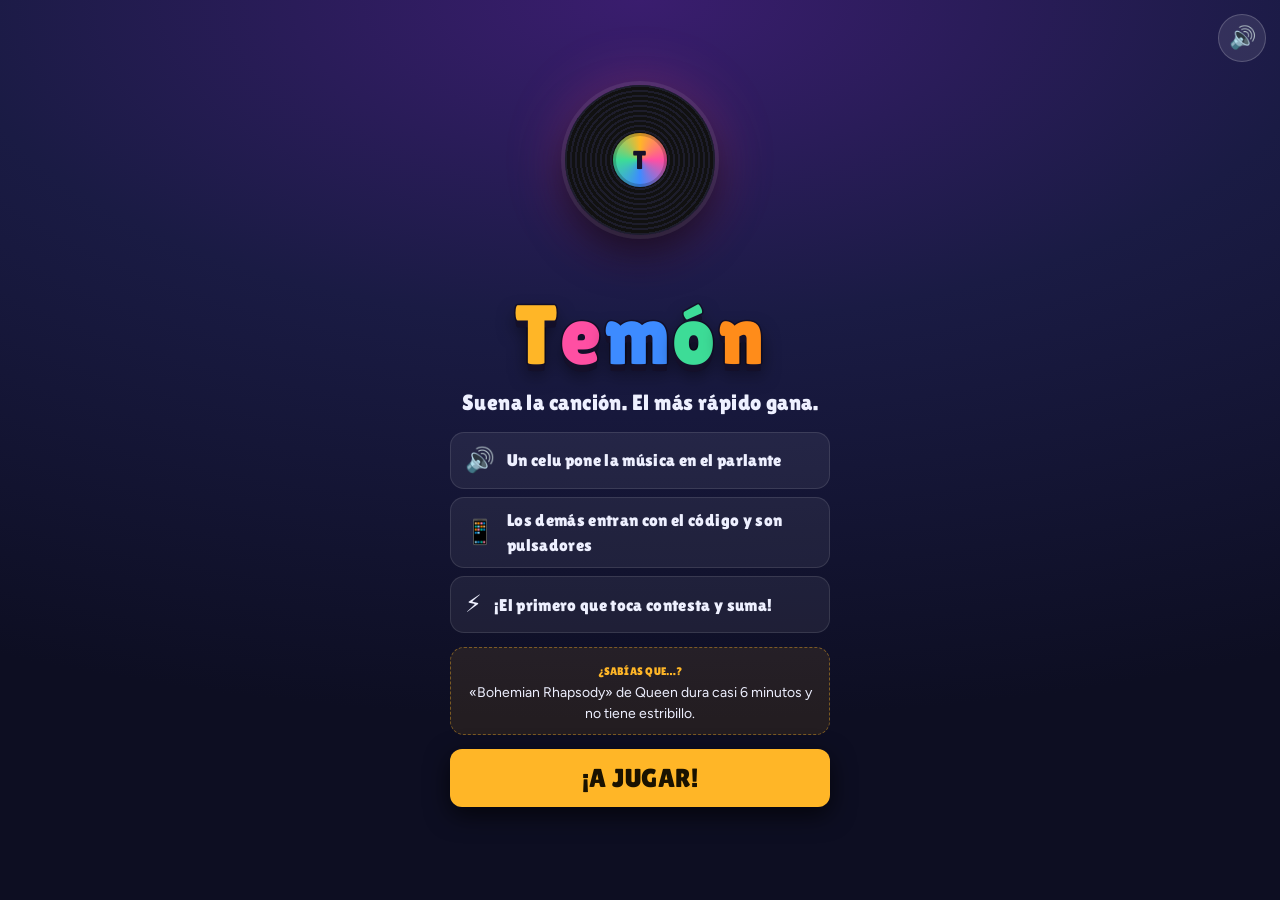
==== index.html @ dd2fc2da "Cartel para elegir parlante Bluetooth o el celular al crear la sala; 88 videos más (173) Co-Authored" ====
<!doctype html>
<html lang="es">
<head>
<meta charset="utf-8">
<meta name="viewport" content="width=device-width,initial-scale=1,viewport-fit=cover">
<meta name="theme-color" content="#12142b">
<meta name="description" content="Concurso de adivinar música: un móvil pone la música y los demás son pulsadores.">
<title>Temón</title>
<link rel="manifest" href="manifest.webmanifest">
<link rel="icon" href="icon.svg" type="image/svg+xml">
<link rel="apple-touch-icon" href="icon-192.png">
<link rel="preconnect" href="https://fonts.googleapis.com">
<link rel="stylesheet" href="https://fonts.googleapis.com/css2?family=Bricolage+Grotesque:opsz,wght@12..96,500;12..96,800&family=Lilita+One&family=Figtree:wght@400;600;700&display=swap">
<link rel="stylesheet" href="style.css">
<style>
  body { margin: 0; padding-top: env(safe-area-inset-top, 0px); padding-bottom: env(safe-area-inset-bottom, 0px); }
</style>
</head>
<body>
<!-- Presentación al abrir la app -->
<div id="intro" class="intro" role="dialog" aria-label="Bienvenida a Temón">
  <div class="inotes" aria-hidden="true"></div>
  <button id="introSnd" class="isnd" type="button">🔊</button>
  <div class="icenter">
    <div class="ivinyl" aria-hidden="true"><div class="ilabel">T</div></div>
    <div class="ieq" aria-hidden="true"><i></i><i></i><i></i><i></i><i></i><i></i><i></i></div>
    <h1 class="ititle" aria-label="Temón"><span>T</span><span>e</span><span>m</span><span>ó</span><span>n</span></h1>
    <p class="itag">Suena la canción. El más rápido gana.</p>
    <ol class="isteps">
      <li><b>🔊</b><span>Un celu pone la música en el parlante</span></li>
      <li><b>📱</b><span>Los demás entran con el código y son pulsadores</span></li>
      <li><b>⚡</b><span>¡El primero que toca contesta y suma!</span></li>
    </ol>
    <div class="ifact"><small>¿Sabías que…?</small><p id="introFact"></p></div>
    <button id="introGo" class="primary igo">¡A jugar!</button>
    <p id="introSkip" class="iskip" hidden>Tocá para saltar</p>
  </div>
</div>
<script>
  // Si entrás por el QR de una sala (o en pruebas) no se muestra.
  (function () { var q = new URLSearchParams(location.search); if (q.get("sala") || q.has("broker")) document.getElementById("intro").remove(); })();
</script>
<div class="wrap">
  <header class="brand">
    <div class="disc" aria-hidden="true"></div>
    <div>
      <h1>Temón</h1>
      <p class="muted">Suena la canción, el primero que pulsa contesta.</p>
    </div>
  </header>

  <!-- Inicio -->
  <section id="start" class="panel">
    <label for="name">Tu nombre
      <input id="name" type="text" maxlength="16" autocomplete="nickname" placeholder="Ej. Lucía">
    </label>
    <label for="code">Código de la sala
      <input id="code" class="codein" type="text" maxlength="4" autocomplete="off" autocapitalize="characters" placeholder="ABCD">
    </label>
    <button id="joinPlayer" class="primary">Entrar a jugar</button>
    <p id="startErr" class="err" hidden></p>
    <hr style="border:0;border-top:1px solid var(--line);width:100%;margin:4px 0">
    <p id="shareNote" class="okmsg" hidden>🎶 Recibí una playlist de Spotify. Crea la sala y se usa sola.</p>
    <button id="joinHost">Crear sala (soy el anfitrión)</button>
    <p class="tip">El anfitrión es el móvil conectado al parlante. Crea la sala y los demás entran con el código o escaneando el QR.</p>
  </section>

  <!-- Jugador -->
  <section id="player" hidden>
    <div class="wrap" style="padding:0">
      <div id="pDeck" class="small"></div>
      <div class="stage">
        <div id="pMascot" class="mascot" aria-hidden="true"></div>
        <span id="pPill" class="pill">Conectando</span>
        <p id="pBig" class="big">Conectando a la sala…</p>
        <p id="pSmall" class="muted"></p>
        <p id="pTimer" class="timer" hidden></p>
        <p id="pRule" class="rule"></p>
      </div>
      <div id="pReveal" class="reveal" hidden></div>
      <div id="pOpts" class="opts" hidden></div>
      <button id="buzz" class="buzzer" disabled>¡YA!</button>
      <div class="panel yearpick" id="pYear" hidden>
        <p class="eyebrow">¿De qué año es la canción?</p>
        <div class="counter" id="yCounter" aria-live="polite"></div>
        <input id="yRange" type="range" min="1950" max="2026" value="1990" aria-label="Año">
        <div class="row">
          <button id="yMinus10" class="ghost">−10</button><button id="yMinus" class="ghost">−1</button>
          <button id="yPlus" class="ghost">+1</button><button id="yPlus10" class="ghost">+10</button>
        </div>
        <button id="ySend" class="primary">Fijar este año</button>
        <p id="yMsg" class="tip"></p>
      </div>
      <div class="panel final" id="pFinal" hidden><h2>🏆 Podio</h2><div class="podium"></div><ul class="rest"></ul></div>
      <div class="panel" id="pResults" hidden><h2 id="pResTitle">Resultados</h2><ul class="scores" id="pResList"></ul></div>
      <button id="retry" class="ghost" hidden>Volver a conectar</button>
      <button id="leavePlayer" class="ghost">Cambiar de sala o de nombre</button>
      <div class="panel">
        <h2>Marcador</h2>
        <ul id="pScores" class="scores"></ul>
      </div>
    </div>
  </section>

  <!-- Anfitrión -->
  <section id="host" hidden>
    <div class="wrap" style="padding:0">
      <div class="panel">
        <p class="eyebrow">Código de la sala</p>
        <div class="share">
          <div id="qr" class="qr" aria-label="Código QR para entrar a la sala"></div>
          <div class="info">
            <p id="roomCode" class="code">····</p>
            <p id="joinLink" class="link"></p>
            <button id="copyLink" class="ghost">Copiar enlace</button>
            <button id="speakerBtn" class="ghost">🔊 Conectar parlante</button>
          </div>
        </div>
        <p id="hostErr" class="err" hidden></p>
      </div>

      <div id="hDeck"></div>
      <div id="ytBox" class="ytbox" hidden></div>
      <div class="stage">
        <div id="hMascot" class="mascot" aria-hidden="true"></div>
        <span id="hPill" class="pill">Sala abierta</span>
        <p id="hBig" class="big">Esperando jugadores</p>
        <p id="hSmall" class="muted"></p>
        <p id="hTimer" class="timer" hidden></p>
        <p id="hRule" class="rule"></p>
      </div>
      <p id="hCut" class="cut" hidden></p>
      <p id="hNext" class="cut next" hidden></p>
      <div class="panel cuecard" id="hCue" hidden>
        <p class="eyebrow">🤫 Solo para tus ojos</p>
        <p class="cueT" id="cueTitle"></p>
        <p class="cueA" id="cueArtist"></p>
        <div class="row" id="cueLinks">
          <a id="cueSp" class="btn ytm" target="_blank" rel="noopener">Abrir en YouTube Music</a>
          <a id="cueYt" class="btn yt" target="_blank" rel="noopener">Abrir en YouTube</a>
        </div>
        <p class="tip" id="cueBack"><strong>Dale play y vuelve a Temón: la ronda arranca sola.</strong></p>
        <p id="cueTip" class="tip"></p>
        <button id="cueGo" class="primary go">▶ Ya suena</button>
        <button id="cueSwap" class="ghost">No la encuentro: otra canción</button>
      </div>
      <div id="hReveal" class="reveal" hidden></div>
      <div id="hOpts" class="opts host" hidden></div>
      <div class="transport" id="transport" hidden>
        <button id="tPlay" type="button" aria-label="Reproducir o pausar"><span class="ic">▶</span><span>Play</span></button>
        <button id="tStop" type="button" aria-label="Parar"><span class="ic">■</span><span>Stop</span></button>
        <button id="tReplay" type="button" aria-label="Repetir"><span class="ic">↺</span><span>Repetir</span></button>
        <button id="tNext" type="button" aria-label="Siguiente canción"><span class="ic">⏭</span><span>Siguiente</span></button>
      </div>
      <button id="revealBtn" class="ghost" hidden>Nadie acierta: mostrar la respuesta</button>

      <div class="panel" id="hRoundPanel">
        <h3 class="step"><span>1</span>¿De dónde sale la música?</h3>
        <div class="sources" id="sources"></div>
        <p id="srcTip" class="tip"></p>
        <div id="ytRow" hidden>
          <label class="check" for="ytOn"><input id="ytOn" type="checkbox" checked> ▶️ Que suene dentro de Temón (YouTube)</label>
          <p id="ytNote" class="tip"></p>
        </div>
        <h3 class="step"><span>2</span>Modo de juego</h3>
        <div class="modes" id="modes"></div>
        <p id="modeTip" class="tip" hidden></p>
        <h3 class="step"><span>3</span>Elige el desafío</h3>
        <div class="chcards" id="chCards"></div>
        <div class="chdetail" id="chDetail"><span class="ic" id="chDetailIc"></span><div><p class="n" id="chDetailN"></p><p class="d" id="chDetailD"></p></div></div>
        <h3 class="step"><span>4</span>¿Qué hay que adivinar?</h3>
        <div class="kinds" id="kinds"></div>
        <button id="openRound" class="primary go">Abrir ronda</button>
        <p id="manualTip" class="tip">Pon la canción en YouTube Music (o donde quieras) y pulsa “Abrir ronda”. Cuando alguien pulse sonará una bocina: pausa la música y que conteste en voz alta. En modo manual los cortes los haces tú: un pitido doble te avisa cuándo parar.</p>
        <p id="deckTip" class="tip" hidden>Al abrir la ronda te muestro qué canción poner. La buscas, le das play y vuelves a Temón: la ronda arranca sola. Cuando alguien pulse, pausa la música.</p>
        <p id="spTip" class="tip" hidden>Al abrir la ronda suena una canción al azar de tu playlist. Se pausa sola cuando alguien pulsa.</p>
        <p id="roundErr" class="err" hidden></p>
      </div>

      <div class="panel" id="hJudge" hidden>
        <p class="eyebrow">Turno de respuesta</p>
        <ul id="hQueue" class="queue"></ul>
        <div class="row">
          <button id="right" class="ok">Correcto</button>
          <button id="wrong" class="bad">Incorrecto</button>
        </div>
        <button id="skip" class="ghost">Nadie acierta, siguiente canción</button>
      </div>

      <div class="panel" id="hYear" hidden>
        <p class="eyebrow">Año exacto</p>
        <p id="hYearInfo" class="tip"></p>
        <div id="hYearJudge" hidden>
          <label for="yearIn">¿De qué año es la canción?
            <input id="yearIn" type="number" inputmode="numeric" min="1900" max="2030" placeholder="Ej. 1987">
          </label>
          <button id="scoreYear" class="primary" style="margin-top:10px">Puntuar</button>
        </div>
        <button id="closeGuess" class="ghost">Cerrar y ver resultados</button>
      </div>
      <div class="panel final" id="hFinal" hidden><h2>🏆 Podio</h2><div class="podium"></div><ul class="rest"></ul>
        <button id="rematch" class="primary go">🔁 Revancha (nuevo juego)</button></div>
      <div class="panel" id="hResults" hidden><h2 id="hResTitle">Resultados</h2><ul class="scores" id="hResList"></ul></div>

      <div class="panel">
        <h2>Marcador</h2>
        <ul id="hScores" class="scores"></ul>
        <p class="eyebrow">Fin de la partida</p>
        <div class="chips" id="goals"></div>
        <label class="check" for="penalty"><input id="penalty" type="checkbox"> Restar 1 punto por fallo</label>
        <label class="check" for="autoNext"><input id="autoNext" type="checkbox" checked> Pasar sola a la siguiente (30 s por canción)</label>
        <button id="resetScores" class="newgame">🆕 Nuevo juego</button>
        <div id="resetConfirm" class="row" hidden>
          <p class="tip" style="flex-basis:100%">Se borran los puntos, las rondas y las canciones ya jugadas. Los jugadores siguen en la sala.</p>
          <button id="resetYes" class="bad">Sí, empezar de cero</button>
          <button id="resetNo" class="ghost">Cancelar</button>
        </div>
        <button id="closeRoom" class="ghost">Cerrar sala y volver al inicio</button>
        <div id="closeConfirm" class="row" hidden>
          <button id="closeYes" class="bad">Sí, cerrar la sala</button>
          <button id="closeNo" class="ghost">Cancelar</button>
        </div>
      </div>

      <details class="panel" id="spPanel" hidden>
        <summary>Música automática con Spotify (opcional)</summary>
        <div id="spOff">
          <p id="spEasy" class="tip" hidden>Inicia sesión con tu cuenta de Spotify Premium y elige una playlist tuya. La música sonará en la app de Spotify de este móvil.</p>
          <div id="spSetup">
          <ol class="steps">
            <li>Necesitas <strong>Spotify Premium</strong>.</li>
            <li>Entra en <a href="https://developer.spotify.com/dashboard" target="_blank" rel="noopener">developer.spotify.com/dashboard</a> y crea una app (“Create app”).</li>
            <li>En <strong>Redirect URI</strong> pega exactamente: <code id="redirectUri"></code></li>
            <li>Marca <strong>Web API</strong>, guarda y copia el <strong>Client ID</strong> aquí abajo.</li>
          </ol>
          <label for="spClient" style="margin-top:12px">Client ID
            <input id="spClient" type="text" autocomplete="off" spellcheck="false" placeholder="32 letras y números">
          </label>
          </div>
          <button id="spConnect" class="primary" style="margin-top:10px">Conectar Spotify</button>
        </div>
        <div id="spOn" hidden>
          <p class="okmsg" id="spWho">Spotify conectado</p>
          <label for="spPlaylist" style="margin-top:10px">Playlist para el juego
            <select id="spPlaylist"><option value="">Cargando playlists…</option></select>
          </label>
          <p id="spCount" class="tip" style="margin-top:6px"></p>
          <p class="tip" style="margin-top:6px">Ten la app de Spotify abierta en este móvil (con el parlante). Solo salen las playlists que son tuyas o colaborativas.</p>
          <div class="row" style="margin-top:10px">
            <button id="spUse" class="primary">Usar esta playlist</button>
            <button id="spManual" class="ghost">Volver a los mazos de Temón</button>
          </div>
          <div class="linkbox">
            <label for="spLink">¿La playlist no es tuya? Pega su link
              <input id="spLink" type="text" autocomplete="off" spellcheck="false" placeholder="https://open.spotify.com/playlist/…">
            </label>
            <p class="tip">En Spotify: ⋯ → Compartir → Copiar enlace. Funciona con cualquier playlist; Temón la pone en aleatorio y ve qué canción suena.</p>
            <p class="tip">Más fácil en Android: instala Temón (menú ⋮ de Chrome → “Instalar app”) y en Spotify elige Compartir → Temón.</p>
            <button id="spLinkUse" class="primary">Usar este link</button>
          </div>
          <button id="spLogout" class="ghost" style="margin-top:10px">Desconectar Spotify</button>
        </div>
        <p id="spErr" class="err" hidden></p>
      </details>
    </div>
  </section>
</div>

<script src="vendor/paho-mqtt-min.js"></script>
<script src="net.js"></script>
<script src="vendor/qrcode.js"></script>
<script src="spotify.js"></script>
<script src="cassette.js"></script>
<script src="decks.js"></script>
<script src="videos.js"></script>
<script src="yt.js"></script>
<script src="fx.js"></script>
<script src="app.js"></script>
<script src="intro.js"></script>
<script>
  if ("serviceWorker" in navigator && location.protocol === "https:") navigator.serviceWorker.register("sw.js").catch(() => {});
</script>
</body>
</html>
---- style.css ----
/* Layout: one-column "plató de concurso" — the stage (status) above, the big buzzer or host desk below. Single dark stage look, chosen on purpose. */
:root {
  --bg: #12142b;          /* telón azul noche */
  --panel: #1c1f3d;
  --line: #2f3360;
  --fg: #eef0ff;
  --muted: #9ea3cf;
  --amber: #ffb627;       /* luz del pulsador */
  --amber-deep: #c77d00;
  --red: #ff5a4e;
  --green: #3ddc97;
  --display: "Bricolage Grotesque", "Arial Black", system-ui, sans-serif;
  --body: "Figtree", system-ui, -apple-system, "Segoe UI", sans-serif;
  color-scheme: dark;
}
[hidden] { display: none !important; }
html, body { height: 100%; }
body {
  background: radial-gradient(120% 70% at 50% 0%, #23275a 0%, var(--bg) 60%) fixed, var(--bg);
  color: var(--fg);
  font: 16px/1.45 var(--body);
  padding-inline: 16px;
}
.wrap { max-width: 520px; margin: 0 auto; padding-block: 20px 40px; display: flex; flex-direction: column; gap: 18px; min-height: 100%; box-sizing: border-box; }
h1, h2, .display { font-family: var(--display); letter-spacing: -0.01em; text-wrap: balance; margin: 0; }
h1 { font-size: clamp(30px, 8vw, 42px); font-weight: 800; line-height: 1; }
h2 { font-size: 20px; font-weight: 800; }
p { margin: 0; }
.eyebrow { font-size: 12px; text-transform: uppercase; letter-spacing: .12em; color: var(--muted); font-weight: 700; }
.muted { color: var(--muted); }
.brand { display: flex; align-items: center; gap: 12px; }
.disc { width: 44px; height: 44px; border-radius: 50%; flex: none;
  background: radial-gradient(circle, var(--amber) 0 18%, #0b0c1a 19% 22%, #22243f 23% 30%, #0b0c1a 31% 36%, #22243f 37% 46%, #0b0c1a 47% 100%);
  box-shadow: 0 0 0 2px var(--line); animation: spin 6s linear infinite; }
@keyframes spin { to { transform: rotate(360deg); } }
@media (prefers-reduced-motion: reduce) { .disc, .buzzer.live { animation: none !important; } }

.panel { background: var(--panel); border: 1px solid var(--line); border-radius: 16px; padding: 16px; display: flex; flex-direction: column; gap: 12px; }
.row { display: flex; gap: 10px; flex-wrap: wrap; }
.row > * { flex: 1 1 140px; }

button { font: 700 16px/1 var(--body); color: var(--fg); background: var(--line); border: 0; border-radius: 12px; padding: 14px 16px; cursor: pointer; min-height: 48px; }
button:hover:not(:disabled) { filter: brightness(1.15); }
button:focus-visible, input:focus-visible { outline: 3px solid var(--amber); outline-offset: 2px; }
button:disabled { opacity: .45; cursor: not-allowed; }
.primary { background: var(--amber); color: #1a1200; }
.ok { background: var(--green); color: #032015; }
.bad { background: var(--red); color: #2a0300; }
.ghost { background: transparent; border: 1px solid var(--line); color: var(--muted); }
input[type=text] { font: 600 18px var(--body); color: var(--fg); background: #0e1024; border: 1px solid var(--line); border-radius: 12px; padding: 14px; width: 100%; box-sizing: border-box; }
label { display: flex; flex-direction: column; gap: 6px; font-weight: 600; }

.chips { display: flex; gap: 8px; flex-wrap: wrap; }
.chip { flex: 0 0 auto; padding: 10px 14px; min-height: 0; border-radius: 999px; background: transparent; border: 1px solid var(--line); color: var(--muted); font-size: 15px; }
.chip[aria-pressed="true"] { background: var(--fg); color: var(--bg); border-color: var(--fg); }

.stage { text-align: center; display: flex; flex-direction: column; gap: 6px; align-items: center; padding-block: 8px; }
.stage .big { font-family: var(--display); font-weight: 800; font-size: clamp(26px, 7vw, 36px); line-height: 1.05; text-wrap: balance; }
.pill { display: inline-block; padding: 6px 12px; border-radius: 999px; font-weight: 700; font-size: 13px; letter-spacing: .06em; text-transform: uppercase; background: var(--line); color: var(--fg); }
.pill.open { background: var(--amber); color: #1a1200; }
.pill.ans { background: var(--red); color: #2a0300; }
.pill.rev { background: var(--green); color: #032015; }

.buzzer { align-self: center; width: min(72vw, 300px); aspect-ratio: 1; max-width: 100%; border-radius: 50%;
  font: 800 clamp(26px, 8vw, 40px)/1 var(--display); color: #2a1a00;
  background: radial-gradient(circle at 35% 30%, #ffe08a, var(--amber) 45%, var(--amber-deep) 100%);
  box-shadow: 0 14px 0 #7a4c00, 0 20px 40px rgba(0,0,0,.5), inset 0 -8px 20px rgba(0,0,0,.2);
  transition: transform .06s, box-shadow .06s; touch-action: manipulation; -webkit-user-select: none; user-select: none; }
.buzzer:active:not(:disabled), .buzzer.pressed { transform: translateY(10px); box-shadow: 0 4px 0 #7a4c00, 0 8px 20px rgba(0,0,0,.5); }
.buzzer:disabled { filter: grayscale(.85) brightness(.6); opacity: 1; }
.buzzer.live { animation: glow 1.2s ease-in-out infinite; }
@keyframes glow { 50% { box-shadow: 0 14px 0 #7a4c00, 0 0 60px rgba(255,182,39,.55), inset 0 -8px 20px rgba(0,0,0,.2); } }

.scores { list-style: none; margin: 0; padding: 0; display: flex; flex-direction: column; gap: 6px; }
.scores li { display: grid; grid-template-columns: 28px 1fr auto; gap: 10px; align-items: center; padding: 10px 12px; border-radius: 10px; background: #15183a; }
.scores li.me { outline: 2px solid var(--amber); }
.scores .pos { color: var(--muted); font-variant-numeric: tabular-nums; font-weight: 700; }
.scores .name { min-width: 0; overflow-wrap: anywhere; font-weight: 600; }
.scores .pts { font: 800 20px var(--display); font-variant-numeric: tabular-nums; }
.queue { list-style: none; margin: 0; padding: 0; display: flex; flex-direction: column; gap: 6px; }
.queue li { padding: 12px; border-radius: 10px; background: #15183a; font-weight: 700; display: flex; justify-content: space-between; gap: 8px; }
.queue li:first-child { background: var(--red); color: #2a0300; font-size: 20px; }
.notice { border: 1px dashed var(--line); border-radius: 12px; padding: 12px 14px; color: var(--muted); font-size: 14px; }
.notice strong { color: var(--fg); }
.tip { font-size: 14px; color: var(--muted); }
.check { flex-direction: row; align-items: center; gap: 10px; font-weight: 600; }
.check input { width: 22px; height: 22px; accent-color: var(--amber); }

/* ---- Versión web ---- */
html { background: var(--bg); }
.code { font: 800 clamp(40px, 14vw, 64px)/1 var(--display); letter-spacing: .12em; text-align: center; font-variant-numeric: tabular-nums; }
.share { display: grid; grid-template-columns: auto 1fr; gap: 16px; align-items: center; }
.share .qr { background: #fff; padding: 8px; border-radius: 10px; width: 132px; height: 132px; box-sizing: border-box; }
.share .qr img, .share .qr svg { width: 100%; height: 100%; display: block; }
.share .info { min-width: 0; display: flex; flex-direction: column; gap: 8px; }
.link { font-size: 13px; color: var(--muted); overflow-wrap: anywhere; }
@media (max-width: 380px) { .share { grid-template-columns: 1fr; justify-items: center; text-align: center; } }
input.codein { text-transform: uppercase; letter-spacing: .3em; text-align: center; font: 800 26px var(--display); }
select { font: 600 16px var(--body); color: var(--fg); background: #0e1024; border: 1px solid var(--line); border-radius: 12px; padding: 12px; width: 100%; }
details summary { cursor: pointer; font-weight: 700; }
details[open] summary { margin-bottom: 10px; }
ol.steps { margin: 0; padding-left: 20px; display: flex; flex-direction: column; gap: 6px; font-size: 14px; color: var(--muted); }
ol.steps strong, .tip strong { color: var(--fg); }
code { font-size: 13px; background: #0e1024; padding: 2px 6px; border-radius: 6px; overflow-wrap: anywhere; }
.reveal { text-align: center; display: flex; flex-direction: column; gap: 4px; align-items: center; }
.reveal img { width: 160px; height: 160px; border-radius: 10px; object-fit: cover; box-shadow: 0 10px 30px rgba(0,0,0,.4); }
.reveal .t { font: 800 22px/1.15 var(--display); text-wrap: balance; }
.err { color: var(--red); font-weight: 600; font-size: 14px; }
.okmsg { color: var(--green); font-weight: 600; font-size: 14px; }
.sublabel { font-size: 14px; font-weight: 600; color: var(--muted); margin-bottom: -4px; }
.timer { font: 800 44px/1 var(--display); font-variant-numeric: tabular-nums; color: var(--amber); }
.timer.low { color: var(--red); }

/* ---- Cassette ---- */
.deck { width: 100%; max-width: 320px; margin: 0 auto; perspective: 600px; }
.deck svg { width: 100%; height: auto; display: block; overflow: visible; filter: drop-shadow(0 14px 22px rgba(0,0,0,.45)); }
.deck .shell { fill: #262a4f; stroke: #3b4078; stroke-width: 2; }
.deck .screw { fill: #151833; stroke: #4a508c; stroke-width: 1.5; }
.deck .label { fill: var(--amber); transition: fill .3s; }
.deck .label-title { font: 800 19px var(--display); fill: #16120a; }
.deck .label-sub { font: 700 11.5px var(--body); fill: rgba(22,18,10,.75); letter-spacing: .02em; }
.deck .label-side { font: 800 20px var(--display); fill: rgba(22,18,10,.55); }
.deck .window-rim { fill: rgba(0,0,0,.22); }
.deck .window { fill: #0d0e1f; }
.deck .tape-wound { fill: #4a2f1c; stroke: #2b1a0e; stroke-width: 1; transition: r .25s linear; }
.deck .tape-line { stroke: #4a2f1c; stroke-width: 3; }
.deck .hub { fill: #e9e6dc; }
.deck .tooth, .deck .spoke { fill: #e9e6dc; }
.deck .hub-hole { fill: #0d0e1f; }
.deck .mouth { fill: #1d2042; stroke: #3b4078; stroke-width: 2; }
.deck .hole { fill: #0d0e1f; }
.deck .reel { transform-box: fill-box; transform-origin: center; animation: reelspin 1.4s linear infinite; animation-play-state: paused; }
.deck.playing .reel { animation-play-state: running; }
@keyframes reelspin { to { transform: rotate(-360deg); } }
.deck.inserting svg { animation: insert .75s cubic-bezier(.2,.9,.25,1.15) both; }
@keyframes insert { 0% { transform: translateY(-70px) rotateX(35deg); opacity: 0; } 70% { transform: translateY(5px) rotateX(0); opacity: 1; } 100% { transform: none; } }
.deck.flipping .label-g { transform-box: fill-box; transform-origin: center; animation: labelflip .45s ease-out; }
@keyframes labelflip { 0% { transform: scaleY(1); } 45% { transform: scaleY(.05); } 100% { transform: scaleY(1); } }
.deck.small { max-width: 220px; }
@media (prefers-reduced-motion: reduce) { .deck .reel, .deck.inserting svg, .deck.flipping .label-g { animation: none !important; } }

/* ---- Menú de desafíos: tarjetas tipo app ---- */
.step { display: flex; align-items: center; gap: 10px; font: 800 18px var(--display); margin-top: 6px; }
.step span { width: 28px; height: 28px; border-radius: 50%; display: grid; place-items: center; font-size: 15px; background: linear-gradient(135deg, #ffb627, #ff4fa3); color: #14102a; }
.chcards { display: grid; grid-template-columns: repeat(2, minmax(0, 1fr)); gap: 12px; }
.chcard { --c: var(--amber); position: relative; text-align: left; display: flex; flex-direction: column; align-items: flex-start; gap: 4px; padding: 14px 12px 12px; min-height: 150px; border-radius: 20px;
  color: #14102a; overflow: hidden; isolation: isolate;
  background: radial-gradient(120% 80% at 100% 0%, rgba(255,255,255,.45), transparent 55%), linear-gradient(150deg, var(--c), color-mix(in srgb, var(--c) 62%, #2a1060));
  box-shadow: 0 6px 0 color-mix(in srgb, var(--c) 45%, #0b0c1a), 0 12px 24px rgba(0,0,0,.35); transition: transform .15s cubic-bezier(.3,1.6,.5,1), box-shadow .15s, filter .2s; }
.chcard::after { content: ""; position: absolute; z-index: -1; right: -26px; bottom: -26px; width: 90px; height: 90px; border-radius: 50%; background: rgba(255,255,255,.18); }
.chcard .ic { font-size: 34px; line-height: 1; filter: drop-shadow(0 3px 0 rgba(0,0,0,.2)); }
.chcard .n { font: 800 17px/1.1 var(--display); margin-top: 4px; }
.chcard .d { font: 600 12.5px/1.3 var(--body); color: rgba(20,16,42,.78); }
.chcard .bdg { display: flex; flex-wrap: wrap; gap: 4px; margin-top: auto; padding-top: 6px; }
.chcard .bdg span { font: 800 11px var(--body); padding: 3px 8px; border-radius: 999px; background: rgba(20,16,42,.82); color: #fff; letter-spacing: .02em; }
.chcard .check, .mode .check { position: absolute; top: 10px; right: 10px; width: 26px; height: 26px; border-radius: 50%; display: grid; place-items: center;
  background: #fff; color: #14102a; font: 900 15px var(--body); transform: scale(0); transition: transform .2s cubic-bezier(.3,1.8,.5,1); box-shadow: 0 2px 6px rgba(0,0,0,.3); }
.chcards:has([aria-pressed="true"]) .chcard:not([aria-pressed="true"]) { filter: saturate(.7) brightness(.86); }
.chcard[aria-pressed="true"] { transform: translateY(-3px) scale(1.02); box-shadow: 0 0 0 3px #fff, 0 9px 0 color-mix(in srgb, var(--c) 45%, #0b0c1a), 0 16px 30px rgba(0,0,0,.45); }
.chcard[aria-pressed="true"] .check, .mode[aria-pressed="true"] .check { transform: scale(1); }
.chcard[aria-pressed="true"] .ic { animation: wiggle 1.6s ease-in-out infinite; }
.chcard.pop { animation: cardpop .35s cubic-bezier(.3,1.6,.5,1); }
.chcard:hover:not(:disabled) { filter: none; }
.chcard.wide { grid-column: 1 / -1; min-height: 0; display: grid; grid-template-columns: auto 1fr; column-gap: 12px; align-items: center; }
.chcard.rainbow { background: conic-gradient(from 0deg at 92% 50%, #ffb627, #ff4fa3, #b48cff, #4fd1ff, #3ddc97, #ffb627); }
.chcard.wide .ic { grid-row: 1 / 4; font-size: 40px; }
.chcard.wide .n, .chcard.wide .d, .chcard.wide .bdg { grid-column: 2; }
.chcard.rainbow[aria-pressed="true"] .ic { animation: spin 3s linear infinite; }
@keyframes wiggle { 0%, 100% { transform: rotate(0); } 10% { transform: rotate(-12deg) scale(1.1); } 20% { transform: rotate(10deg) scale(1.1); } 30% { transform: rotate(0); } }
@keyframes cardpop { 0% { transform: scale(.94); } 100% { transform: translateY(-3px) scale(1.02); } }
.chdetail { --c: var(--amber); display: flex; gap: 12px; align-items: center; padding: 12px 14px; border-radius: 16px; background: color-mix(in srgb, var(--c) 14%, #15183a); border: 1px solid color-mix(in srgb, var(--c) 50%, transparent); }
.chdetail .ic { font-size: 28px; }
.chdetail .n { font: 800 15px var(--display); color: var(--c); }
.chdetail .d { font-size: 14px; color: var(--fg); }

.modes { display: grid; grid-template-columns: repeat(2, minmax(0, 1fr)); gap: 12px; }
.mode { position: relative; text-align: left; display: flex; flex-direction: column; gap: 4px; padding: 14px 12px; min-height: 0; border-radius: 20px; background: #15183a; border: 2px solid var(--line); transition: transform .15s; }
.mode .mi { font-size: 28px; line-height: 1; }
.mode .n { font: 800 18px var(--display); color: var(--fg); }
.mode .d { font: 500 12.5px/1.3 var(--body); color: var(--muted); }
.mode.m-normal { --c: #3d8bff; } .mode.m-pro { --c: #ff4fa3; }
.mode[aria-pressed="true"] { border-color: transparent; background: linear-gradient(150deg, var(--c), color-mix(in srgb, var(--c) 60%, #2a1060)); transform: translateY(-2px); box-shadow: 0 0 0 3px #fff, 0 6px 0 color-mix(in srgb, var(--c) 45%, #000); }
.mode[aria-pressed="true"] .d { color: rgba(255,255,255,.9); }

.kinds { display: grid; grid-template-columns: repeat(4, minmax(0, 1fr)); gap: 8px; }
.kind { --k: #3d8bff; display: flex; flex-direction: column; align-items: center; gap: 2px; padding: 10px 4px 8px; min-height: 0; border-radius: 16px; background: #15183a; border: 2px solid var(--line); transition: transform .15s; }
.kind .km { width: 44px; height: 44px; }
.kind .km svg { width: 100%; height: 100%; display: block; }
.kind .kn { font: 800 13px var(--display); color: var(--fg); }
.kind .kp { font: 700 11px var(--body); color: var(--muted); }
.kind[aria-pressed="true"] { background: var(--k); border-color: #fff; transform: translateY(-2px); box-shadow: 0 5px 0 color-mix(in srgb, var(--k) 45%, #000); }
.kind[aria-pressed="true"] .kn, .kind[aria-pressed="true"] .kp { color: #fff; }
.kind[aria-pressed="true"] .km svg { animation: bob 1.1s ease-in-out infinite; transform-origin: 50% 100%; }

button.go { font: 800 20px var(--display); padding: 18px; border-radius: 18px; color: #14102a; background: linear-gradient(135deg, #ffd23f, #ffb627 40%, #ff8c1a);
  box-shadow: 0 6px 0 #b35c00, 0 14px 28px rgba(255,140,26,.35); animation: gopulse 2.2s ease-in-out infinite; }
button.go:active:not(:disabled) { transform: translateY(4px); box-shadow: 0 2px 0 #b35c00; }
@keyframes gopulse { 50% { box-shadow: 0 6px 0 #b35c00, 0 14px 40px rgba(255,182,39,.65); } }
@media (prefers-reduced-motion: reduce) { .chcard, .chcard .ic, .kind .km svg, button.go { animation: none !important; } }
.rule { font-size: 14px; color: var(--muted); text-align: center; text-wrap: balance; }

/* ---- Año exacto: contador de pletina ---- */
.counter { display: flex; justify-content: center; gap: 6px; }
.counter .dig { width: 54px; height: 76px; display: grid; place-items: center; border-radius: 8px;
  font: 800 48px/1 var(--display); font-variant-numeric: tabular-nums; color: #f4f1e6;
  background: linear-gradient(#0b0c1a 0 48%, #1b1e3c 52% 100%); box-shadow: inset 0 0 0 2px #3b4078, inset 0 -3px 0 rgba(0,0,0,.4); }
.counter .dig.bump { animation: roll .18s ease-out; }
@keyframes roll { from { transform: translateY(-10px); opacity: .3; } to { transform: none; opacity: 1; } }
.yearpick input[type=range] { width: 100%; accent-color: var(--amber); }
.yearpick .row > * { flex: 1 1 60px; }
.bigyear { font: 800 56px/1 var(--display); color: var(--amber); text-align: center; font-variant-numeric: tabular-nums; }
@media (prefers-reduced-motion: reduce) { .counter .dig.bump { animation: none; } }

/* ---- Estilo concurso: personajes, opciones, efectos ---- */
.stage { position: relative; isolation: isolate; }
.stage::before { content: ""; position: absolute; z-index: -1; left: 50%; top: 40px; width: 360px; height: 360px; translate: -50% -50%; border-radius: 50%;
  background: repeating-conic-gradient(rgba(255,255,255,.06) 0 10deg, transparent 10deg 20deg);
  mask: radial-gradient(circle, #000 30%, transparent 70%); -webkit-mask: radial-gradient(circle, #000 30%, transparent 70%); animation: spin 40s linear infinite; pointer-events: none; }
.mascot { width: 92px; height: 92px; }
.mascot svg { width: 100%; height: 100%; display: block; filter: drop-shadow(0 6px 0 rgba(0,0,0,.25)); }
.mascot.bounce svg { animation: bob 1.1s ease-in-out infinite; transform-origin: 50% 100%; }
@keyframes bob { 0%, 100% { transform: translateY(0) scale(1, 1); } 40% { transform: translateY(-8px) scale(.97, 1.04); } 55% { transform: translateY(0) scale(1.05, .95); } }


.opts { display: flex; flex-direction: column; gap: 10px; }
.opt { --o: #3d8bff; display: grid; grid-template-columns: 40px 1fr; grid-template-rows: auto auto; column-gap: 12px; align-items: center; text-align: left;
  padding: 12px 14px; min-height: 64px; border-radius: 16px; color: #fff; background: var(--o);
  box-shadow: 0 6px 0 color-mix(in srgb, var(--o) 55%, #000); transition: transform .08s, box-shadow .08s, opacity .2s; }
.opt.c1 { --o: #ff4fa3; } .opt.c2 { --o: #22b35e; } .opt.c3 { --o: #ff8c1a; }
.opt .ol { grid-row: 1 / 3; width: 40px; height: 40px; border-radius: 50%; background: #fff; color: var(--o); display: grid; place-items: center; font: 800 20px var(--display); }
.opt .ot { font: 800 18px/1.2 var(--display); overflow-wrap: anywhere; text-shadow: 0 2px 0 rgba(0,0,0,.18); }
.opt .ow { font: 600 12px var(--body); opacity: .9; }
.opt .ow:empty { display: none; }
.opt:active:not(:disabled) { transform: translateY(5px); box-shadow: 0 1px 0 color-mix(in srgb, var(--o) 55%, #000); }
.opt:disabled { opacity: 1; cursor: default; }
.opt.mine { outline: 4px solid #fff; outline-offset: 2px; }
.opt.wrong { --o: #e5383b; animation: nope .4s; }
.opt.wrong .ol::before { content: "✗"; } .opt.wrong .ol { font-size: 0; } .opt.wrong .ol::before { font-size: 22px; }
.opt.right { --o: #16c172; animation: yes .6s; }
.opt.right .ol { font-size: 0; } .opt.right .ol::before { content: "✓"; font-size: 24px; }
.opt.dim:not(.wrong) { opacity: .4; }
.opts.host .opt { min-height: 52px; }
@keyframes nope { 20%, 60% { transform: translateX(-8px); } 40%, 80% { transform: translateX(8px); } }
@keyframes yes { 40% { transform: scale(1.05); } }

.transport { display: grid; grid-template-columns: repeat(4, 1fr); gap: 8px; }
.transport button { display: flex; flex-direction: column; align-items: center; gap: 4px; padding: 10px 4px; border-radius: 14px; background: #262a4f; font-size: 13px; box-shadow: 0 4px 0 #0b0c1a; }
.transport .ic { font-size: 22px; line-height: 1; }
.transport #tPlay { background: var(--amber); color: #1a1200; }
.transport #tPlay.on { background: #fff; color: #12142b; }
.transport #tNext { background: #3d8bff; color: #fff; }

.fx { position: fixed; inset: 0; z-index: 50; pointer-events: none; }
.fx.confetti i { position: absolute; width: 9px; height: 14px; border-radius: 2px; }
.fx.banner { display: grid; place-items: center; padding: 16px; }
.fx.banner .bcard { --b: #22c55e; background: #fff8ec; color: #14102a; border: 5px solid var(--b); border-radius: 26px; padding: 18px 26px 22px; text-align: center;
  box-shadow: 0 10px 0 color-mix(in srgb, var(--b) 60%, #000), 0 30px 60px rgba(0,0,0,.5); max-width: 320px; animation: popin .45s cubic-bezier(.2,1.6,.4,1) both; }
.fx.banner .bm { width: 110px; height: 110px; margin: -70px auto 4px; }
.fx.banner .bm svg { width: 100%; height: 100%; }
.fx.banner .bt { font: 800 30px/1.05 var(--display); color: var(--b); text-wrap: balance; }
.fx.banner .bs { font: 700 16px var(--body); margin-top: 6px; color: #3a3560; }
.fx.out { animation: fadeout .3s forwards; }
@keyframes popin { from { transform: scale(.3) rotate(-8deg); opacity: 0; } to { transform: none; opacity: 1; } }
@keyframes fadeout { to { opacity: 0; } }
.fx.wheel { pointer-events: auto; background: rgba(10,10,30,.78); display: grid; place-items: center; padding: 16px; }
.fx.wheel .wbox { display: flex; flex-direction: column; align-items: center; gap: 14px; }
.fx.wheel .wtitle { font: 800 26px var(--display); color: #fff; }
.fx.wheel .wwrap { position: relative; width: min(84vw, 320px); }
.fx.wheel .wsvg { width: 100%; height: auto; display: block; filter: drop-shadow(0 12px 0 rgba(0,0,0,.35)); }
.fx.wheel .wpin { position: absolute; left: 50%; top: -6px; translate: -50% 0; z-index: 1; width: 0; height: 0;
  border-left: 16px solid transparent; border-right: 16px solid transparent; border-top: 30px solid #fff; filter: drop-shadow(0 3px 0 #14102a); }
.fx.wheel .wl { font: 800 12px var(--display); fill: #14102a; }
.fx.wheel .wres { font: 800 30px var(--display); min-height: 36px; text-align: center; }
@media (prefers-reduced-motion: reduce) { .stage::before, .mascot.bounce svg, .opt.wrong, .opt.right, .fx.banner .bcard { animation: none !important; } }
.opt:has(.ow:empty) .ot { grid-row: 1 / 3; }
.linkbox { margin-top: 14px; padding-top: 14px; border-top: 1px solid var(--line); display: flex; flex-direction: column; gap: 8px; }

/* ---- Fuente de música y canción secreta ---- */
.sources { display: grid; grid-template-columns: repeat(2, minmax(0, 1fr)); gap: 10px; }
.src { --c: var(--amber); position: relative; text-align: left; display: grid; grid-template-columns: auto 1fr; column-gap: 10px; align-items: center; padding: 12px; min-height: 0; border-radius: 16px; background: #15183a; border: 2px solid var(--line); transition: transform .15s; }
.src .ic { grid-row: 1 / 3; font-size: 26px; }
.src .n { font: 800 15px/1.15 var(--display); color: var(--fg); }
.src .d { font: 600 12px var(--body); color: var(--muted); }
.src .check { position: absolute; top: 8px; right: 8px; width: 22px; height: 22px; border-radius: 50%; display: grid; place-items: center; background: #fff; color: #14102a; font: 900 13px var(--body); transform: scale(0); transition: transform .2s cubic-bezier(.3,1.8,.5,1); }
.src[aria-pressed="true"] { background: linear-gradient(150deg, var(--c), color-mix(in srgb, var(--c) 60%, #2a1060)); border-color: #fff; transform: translateY(-2px); box-shadow: 0 5px 0 color-mix(in srgb, var(--c) 45%, #000); }
.src[aria-pressed="true"] .n, .src[aria-pressed="true"] .d { color: #14102a; }
.src[aria-pressed="true"] .check { transform: scale(1); }
.cuecard { border: 3px dashed var(--amber); background: radial-gradient(120% 80% at 0% 0%, rgba(255,182,39,.18), transparent 60%), var(--panel); text-align: center; }
.cuecard .cueT { font: 800 clamp(26px, 7vw, 34px)/1.05 var(--display); text-wrap: balance; }
.cuecard .cueA { font: 700 18px var(--body); color: var(--amber); }
a.btn { display: flex; align-items: center; justify-content: center; min-height: 48px; border-radius: 12px; font: 800 15px var(--body); text-decoration: none; padding: 0 12px; }
a.btn.sp { background: #1ed760; color: #04190b; }
a.btn.yt { background: #ff2a2a; color: #fff; }
.cut { text-align: center; font: 800 26px var(--display); color: #14102a; background: var(--amber); border-radius: 14px; padding: 10px; animation: glow 1s ease-in-out infinite; }

/* ---- Podio ---- */
.final { text-align: center; background: radial-gradient(120% 80% at 50% 0%, rgba(255,182,39,.22), transparent 60%), var(--panel); }
.podium { display: flex; justify-content: center; align-items: flex-end; gap: 8px; min-height: 230px; }
.pcol { flex: 1 1 0; max-width: 120px; display: flex; flex-direction: column; align-items: center; gap: 4px; min-width: 0; }
.pcol .medal { font-size: 34px; animation: bob 1.4s ease-in-out infinite; }
.pcol .pn { font: 800 15px/1.1 var(--display); overflow-wrap: anywhere; }
.pcol .pp { font: 700 13px var(--body); color: var(--muted); }
.pcol .bar { width: 100%; display: grid; place-items: start center; padding-top: 8px; font: 800 30px var(--display); color: rgba(20,16,42,.55); border-radius: 12px 12px 4px 4px; box-shadow: 0 5px 0 rgba(0,0,0,.3); }
.pcol.p1 .bar { height: 120px; background: linear-gradient(#ffd23f, #ffb627); }
.pcol.p2 .bar { height: 84px; background: linear-gradient(#eef0ff, #b8bde0); }
.pcol.p3 .bar { height: 60px; background: linear-gradient(#ffb27a, #d9773b); }
.pcol.me .pn { color: var(--amber); }
.final .rest { list-style: none; padding: 0; margin: 0; color: var(--muted); font-weight: 600; }
.ytbox { width: 100%; max-width: 360px; margin: 0 auto; aspect-ratio: 16 / 9; border-radius: 14px; overflow: hidden; background: #000; box-shadow: 0 10px 24px rgba(0,0,0,.45); }
.ytbox iframe { width: 100%; height: 100%; display: block; border: 0; }
a.btn.ytm { background: #fff; color: #ff0033; }

/* ---------- Presentación ---------- */
.intro { position: fixed; inset: 0; z-index: 100; overflow: hidden; display: grid; place-items: center; padding: 24px 18px calc(24px + env(safe-area-inset-bottom, 0px));
  background: radial-gradient(120% 80% at 50% 0%, #3a1d6e 0%, #1a1b44 45%, #0d0e22 100%); transition: opacity .5s, transform .5s; }
.intro.out { opacity: 0; transform: scale(1.08); pointer-events: none; }
.inotes span { position: absolute; bottom: -40px; opacity: 0; animation: floatup linear infinite; text-shadow: 0 0 12px currentColor; }
@keyframes floatup { 0% { transform: translateY(0) rotate(-10deg); opacity: 0; } 10% { opacity: .8; } 90% { opacity: .6; } 100% { transform: translateY(-110vh) rotate(20deg); opacity: 0; } }
.icenter { position: relative; width: min(100%, 380px); display: flex; flex-direction: column; align-items: center; gap: 14px; text-align: center; }
.ivinyl { width: 150px; height: 150px; border-radius: 50%; display: grid; place-items: center; animation: vin-in .9s cubic-bezier(.2,1.4,.4,1) both, spin 3.2s linear .9s infinite;
  background: repeating-radial-gradient(circle, #111 0 3px, #1d1d2b 3px 5px); box-shadow: 0 0 0 4px #ffffff14, 0 18px 40px #000a, 0 0 60px #ff4fa355; }
.ilabel { width: 54px; height: 54px; border-radius: 50%; display: grid; place-items: center; font: 800 26px var(--display); color: #14102a;
  background: conic-gradient(var(--amber), #ff4fa3, #3d8bff, #3ddc97, var(--amber)); box-shadow: inset 0 0 0 3px #0003; }
@keyframes vin-in { from { transform: translateY(-60px) scale(.3) rotate(-180deg); opacity: 0; } }
.ieq { display: flex; gap: 5px; align-items: flex-end; height: 34px; }
.ieq i { width: 8px; border-radius: 4px; background: linear-gradient(var(--amber), #ff4fa3); animation: eq .9s ease-in-out infinite alternate; }
.ieq i:nth-child(2n) { animation-duration: .6s; } .ieq i:nth-child(3n) { animation-duration: 1.1s; } .ieq i:nth-child(4) { animation-delay: -.3s; } .ieq i:nth-child(6) { animation-delay: -.5s; }
@keyframes eq { from { height: 6px; } to { height: 34px; } }
.ititle { font-size: clamp(56px, 18vw, 84px); line-height: .9; display: flex; gap: 2px; }
.ititle span { display: inline-block; animation: drop .7s cubic-bezier(.2,1.6,.4,1) both; text-shadow: 0 6px 0 #0006; }
.ititle span:nth-child(1) { color: var(--amber); animation-delay: .35s; } .ititle span:nth-child(2) { color: #ff4fa3; animation-delay: .45s; }
.ititle span:nth-child(3) { color: #3d8bff; animation-delay: .55s; } .ititle span:nth-child(4) { color: #3ddc97; animation-delay: .65s; } .ititle span:nth-child(5) { color: #ff8c1a; animation-delay: .75s; }
@keyframes drop { from { transform: translateY(-120px) scale(.5); opacity: 0; } }
.itag { font-weight: 700; font-size: 18px; animation: fadeup .5s 1s both; }
.isteps { list-style: none; margin: 0; padding: 0; width: 100%; display: flex; flex-direction: column; gap: 8px; }
.isteps li { display: flex; align-items: center; gap: 12px; text-align: left; padding: 10px 14px; border-radius: 14px; background: #ffffff10; border: 1px solid #ffffff1c; animation: fadeup .5s both; }
.isteps li:nth-child(1) { animation-delay: 1.2s; } .isteps li:nth-child(2) { animation-delay: 1.4s; } .isteps li:nth-child(3) { animation-delay: 1.6s; }
.isteps b { font-size: 24px; }
.ifact { width: 100%; padding: 10px 14px; border-radius: 14px; background: #ffb62718; border: 1px dashed #ffb62766; animation: fadeup .5s 1.9s both; }
.ifact small { color: var(--amber); font-weight: 700; text-transform: uppercase; letter-spacing: .1em; font-size: 11px; }
.ifact p { font-size: 14px; margin-top: 2px; }
.igo { width: 100%; font-size: 20px; padding: 16px; animation: fadeup .5s 2.1s both, pulse 1.6s 2.6s ease-in-out infinite; }
@keyframes pulse { 50% { transform: scale(1.04); } }
@keyframes fadeup { from { transform: translateY(16px); opacity: 0; } }
.iskip { font-size: 13px; color: var(--muted); }
/* Las siguientes veces, todo más rápido. */
.intro.quick .ivinyl, .intro.quick .ititle span, .intro.quick .itag, .intro.quick .isteps li, .intro.quick .ifact, .intro.quick .igo { animation-duration: .35s; animation-delay: 0s; }
.intro.quick .ivinyl { animation: vin-in .5s both, spin 3.2s linear .5s infinite; }
.intro.quick .igo { animation: none; }
@media (prefers-reduced-motion: reduce) { .intro *, .intro .inotes span { animation: none !important; } .inotes { display: none; } }
@media (max-height: 640px) { .ivinyl { width: 100px; height: 100px; } .isteps li { padding: 7px 12px; } .ifact { display: none; } }
/* Letra de juego para la presentación. */
.intro { --fun: "Lilita One", "Arial Rounded MT Bold", "Arial Black", system-ui, sans-serif; }
.ititle, .ilabel { font-family: var(--fun); font-weight: 400; letter-spacing: .01em; }
.ititle span { -webkit-text-stroke: 3px #14102a; paint-order: stroke fill; text-shadow: 0 7px 0 #14102a, 0 10px 18px #0008; }
.itag, .igo, .isteps span, .ifact small { font-family: var(--fun); font-weight: 400; letter-spacing: .02em; }
.itag { font-size: 22px; }
.isteps span { font-size: 17px; }
.igo { font-size: 26px; text-transform: uppercase; }
.intro, .intro * { box-sizing: border-box; }
.isnd { position: absolute; top: calc(14px + env(safe-area-inset-top, 0px)); right: 14px; z-index: 2; width: 48px; height: 48px; min-height: 0; padding: 0; border-radius: 50%; font-size: 22px; background: #ffffff18; border: 1px solid #ffffff30; }
/* Pantallas bajas (compu, celu acostado): se puede bajar y el botón queda siempre a la vista. */
.intro { overflow-x: hidden; overflow-y: auto; -webkit-overflow-scrolling: touch; overscroll-behavior: contain; place-items: start center; }
.intro .icenter { margin: auto 0; min-height: 100%; justify-content: center; padding-bottom: 8px; }
.inotes { position: fixed; inset: 0; pointer-events: none; }
.igo { position: sticky; bottom: 8px; z-index: 1; box-shadow: 0 8px 24px #000a; }
@media (max-height: 760px) { .ivinyl { width: 110px; height: 110px; } .ilabel { width: 42px; height: 42px; font-size: 20px; } .ititle { font-size: clamp(48px, 14vw, 68px); } .icenter { gap: 10px; } .isteps li { padding: 7px 12px; } }
@media (max-height: 560px) { .ieq, .ifact { display: none; } .ivinyl { width: 80px; height: 80px; } }
.newgame { background: linear-gradient(135deg, #3d8bff, #ff4fa3); color: #fff; border: 0; font-weight: 800; font-size: 17px; }
/* La intro queda quieta: sin pulso en el botón y sin que se mueva lo de atrás. */
html.introOpen, html.introOpen body { overflow: hidden; height: 100%; overscroll-behavior: none; }
.intro { touch-action: pan-y; }
.igo, .intro.quick .igo { animation: fadeup .5s 2.1s both; }
.intro.quick .igo { animation-duration: .35s; animation-delay: 0s; }
@media (max-height: 820px) { .ivinyl { width: 104px; height: 104px; } .ilabel { width: 40px; height: 40px; font-size: 19px; } .ititle { font-size: clamp(46px, 13vw, 64px); } .icenter { gap: 9px; } .isteps li { padding: 7px 12px; } .isteps span { font-size: 15px; } .itag { font-size: 19px; } }
.cut.next { background: #3d8bff; color: #fff; }

/* ---------- Cinemática del campeón ---------- */
.fx.trophy { pointer-events: auto; z-index: 90; display: grid; place-items: center; overflow: hidden; padding: 20px;
  background: radial-gradient(circle at 50% 42%, #5a2d9e 0%, #23124a 45%, #07061a 100%); animation: tin .4s ease-out both; }
.fx.trophy.out { animation: tout .45s ease-in both; }
@keyframes tin { from { opacity: 0; } }
@keyframes tout { to { opacity: 0; transform: scale(1.1); } }
.trays { position: absolute; left: 50%; top: 42%; width: 240vmax; height: 240vmax; translate: -50% -50%; opacity: .35;
  background: repeating-conic-gradient(from 0deg, #ffd34d 0 6deg, transparent 6deg 18deg); animation: spin 14s linear infinite;
  mask: radial-gradient(circle, #000 0, transparent 45%); -webkit-mask: radial-gradient(circle, #000 0, transparent 45%); }
.tcard { position: relative; display: flex; flex-direction: column; align-items: center; gap: 8px; text-align: center; width: min(100%, 420px); }
.ttitle { font: 400 clamp(34px, 11vw, 56px)/1 "Lilita One", var(--display); color: #ffd34d; letter-spacing: .04em;
  -webkit-text-stroke: 3px #3a1d00; paint-order: stroke fill; text-shadow: 0 6px 0 #3a1d00; animation: tpop .6s .2s cubic-bezier(.2,1.6,.4,1) both; }
.tcup { width: min(58vw, 230px); filter: drop-shadow(0 0 30px #ffcf4a99) drop-shadow(0 16px 20px #000a); animation: tdrop 1s .35s cubic-bezier(.2,1.4,.4,1) both, tfloat 2.6s 1.4s ease-in-out infinite; }
.tcup svg { width: 100%; height: auto; display: block; }
.tshine { animation: tshine 2.4s 1.2s ease-in-out infinite; }
@keyframes tshine { from { transform: skewX(-20deg) translateX(0); } 60%, to { transform: skewX(-20deg) translateX(320px); } }
@keyframes tdrop { from { transform: translateY(-120vh) rotate(-25deg) scale(.6); } }
@keyframes tfloat { 50% { transform: translateY(-10px); } }
@keyframes tpop { from { transform: scale(0); opacity: 0; } }
.tname { font: 400 clamp(36px, 12vw, 64px)/1.05 "Lilita One", var(--display); color: #fff; display: flex; flex-wrap: wrap; justify-content: center;
  -webkit-text-stroke: 3px #14102a; paint-order: stroke fill; text-shadow: 0 6px 0 #14102a, 0 0 30px #ff4fa3aa; }
.tname span { display: inline-block; animation: tletter .55s cubic-bezier(.2,1.8,.4,1) both; }
@keyframes tletter { from { transform: translateY(60px) scale(.2) rotate(-20deg); opacity: 0; } }
.tsub { font: 400 22px "Lilita One", var(--display); color: #ffd34d; animation: fadeup .5s 1.8s both; }
.tnext { min-height: 1.4em; font-weight: 700; color: #c9c3ff; }
@media (prefers-reduced-motion: reduce) { .fx.trophy *, .fx.trophy { animation: none !important; } }
/* Cartel de revancha */
.fx.ask { pointer-events: auto; z-index: 95; display: grid; place-items: center; padding: 20px; background: #07061acc; animation: tin .3s ease-out both; }
.fx.ask .acard { width: min(100%, 360px); background: #fff8ec; color: #14102a; border: 6px solid #ffb627; border-radius: 28px; padding: 22px 20px 20px; text-align: center; box-shadow: 0 20px 50px #000a; animation: tpop .5s cubic-bezier(.2,1.6,.4,1) both; }
.fx.ask .at { font: 400 48px/1 "Lilita One", var(--display); color: #ff4fa3; -webkit-text-stroke: 2px #14102a; paint-order: stroke fill; }
.fx.ask .as { margin: 8px 0 16px; font-weight: 700; color: #4a4466; }
.fx.ask .arow { display: flex; gap: 12px; }
.fx.ask .arow button { flex: 1; font: 400 26px "Lilita One", var(--display); padding: 14px; }
.fx.ask .arow .ghost { color: #4a4466; border-color: #cfc8e6; }
.fx.ask.wait .acard { border-color: #3d8bff; }
.fx.ask.wait .arow { display: none; }
.fx.ask.speaker .arow { flex-direction: column; }
.fx.ask .arow button { font-size: 22px; }
.fx.ask .at { font-size: 38px; }
.fx.ask, .fx.ask * { box-sizing: border-box; }
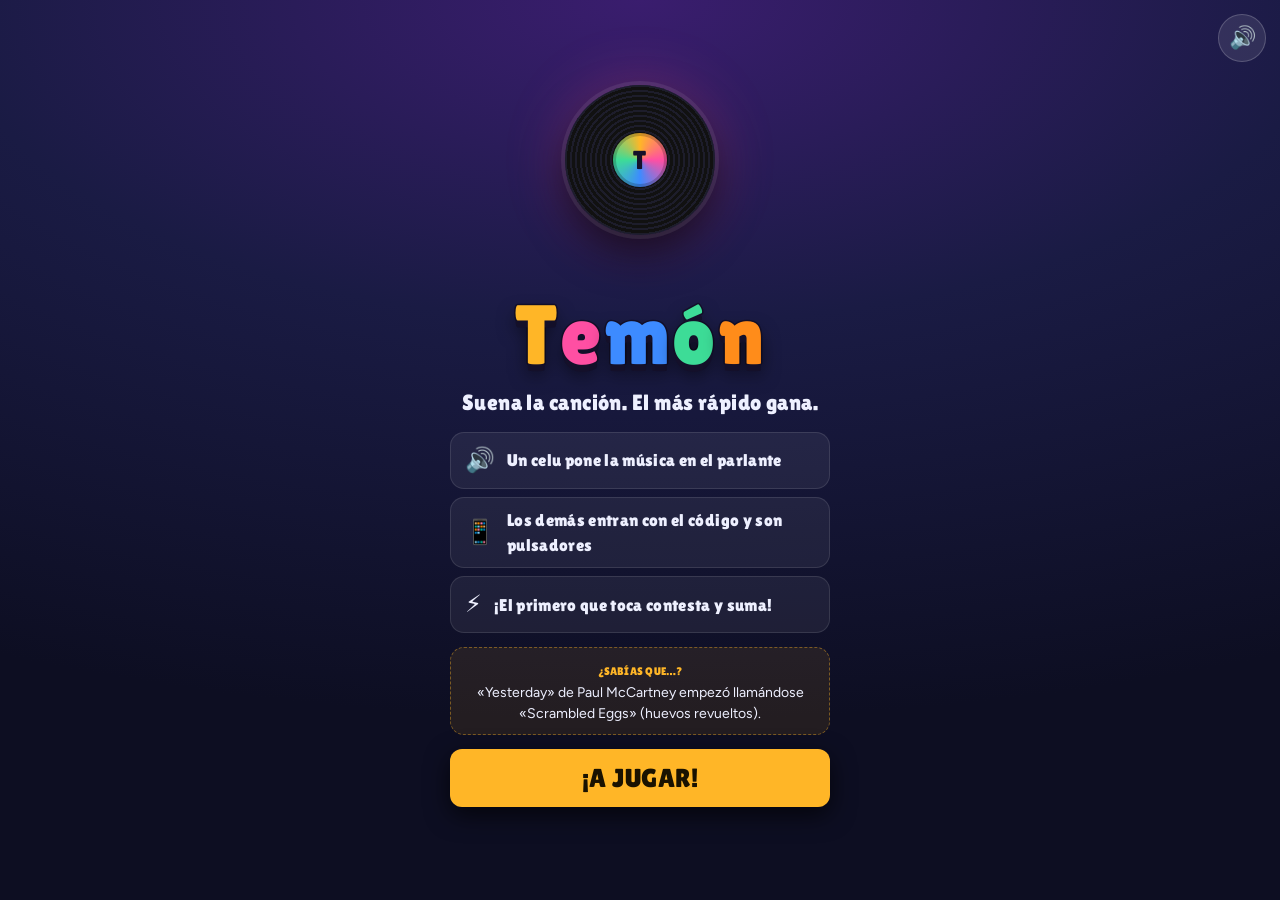
==== commit 4df37812: "Modo solo: jugar contra 3 rivales de la compu (Fácil/Normal/Difícil) Co-Authored-By: Claude Opus 5.5" ====
--- a/index.html
+++ b/index.html
@@ -62,6 +62,7 @@
     <hr style="border:0;border-top:1px solid var(--line);width:100%;margin:4px 0">
     <p id="shareNote" class="okmsg" hidden>🎶 Recibí una playlist de Spotify. Crea la sala y se usa sola.</p>
     <button id="joinHost">Crear sala (soy el anfitrión)</button>
+    <button id="joinSolo" class="solobtn">🤖 Jugar solo contra la compu</button>
     <p class="tip">El anfitrión es el móvil conectado al parlante. Crea la sala y los demás entran con el código o escaneando el QR.</p>
   </section>
 
@@ -105,7 +106,7 @@
   <!-- Anfitrión -->
   <section id="host" hidden>
     <div class="wrap" style="padding:0">
-      <div class="panel">
+      <div class="panel roompanel">
         <p class="eyebrow">Código de la sala</p>
         <div class="share">
           <div id="qr" class="qr" aria-label="Código QR para entrar a la sala"></div>
--- a/style.css
+++ b/style.css
@@ -415,3 +415,7 @@
 .fx.ask .arow button { font-size: 22px; }
 .fx.ask .at { font-size: 38px; }
 .fx.ask, .fx.ask * { box-sizing: border-box; }
+/* Contra la compu */
+.solobtn { background: linear-gradient(135deg, #22c55e, #3d8bff); color: #fff; border: 0; font-weight: 800; }
+body.solo .roompanel, body.solo #modes, body.solo #modeTip { display: none !important; }
+body.solo #hOpts .opt:not(:disabled) { cursor: pointer; }
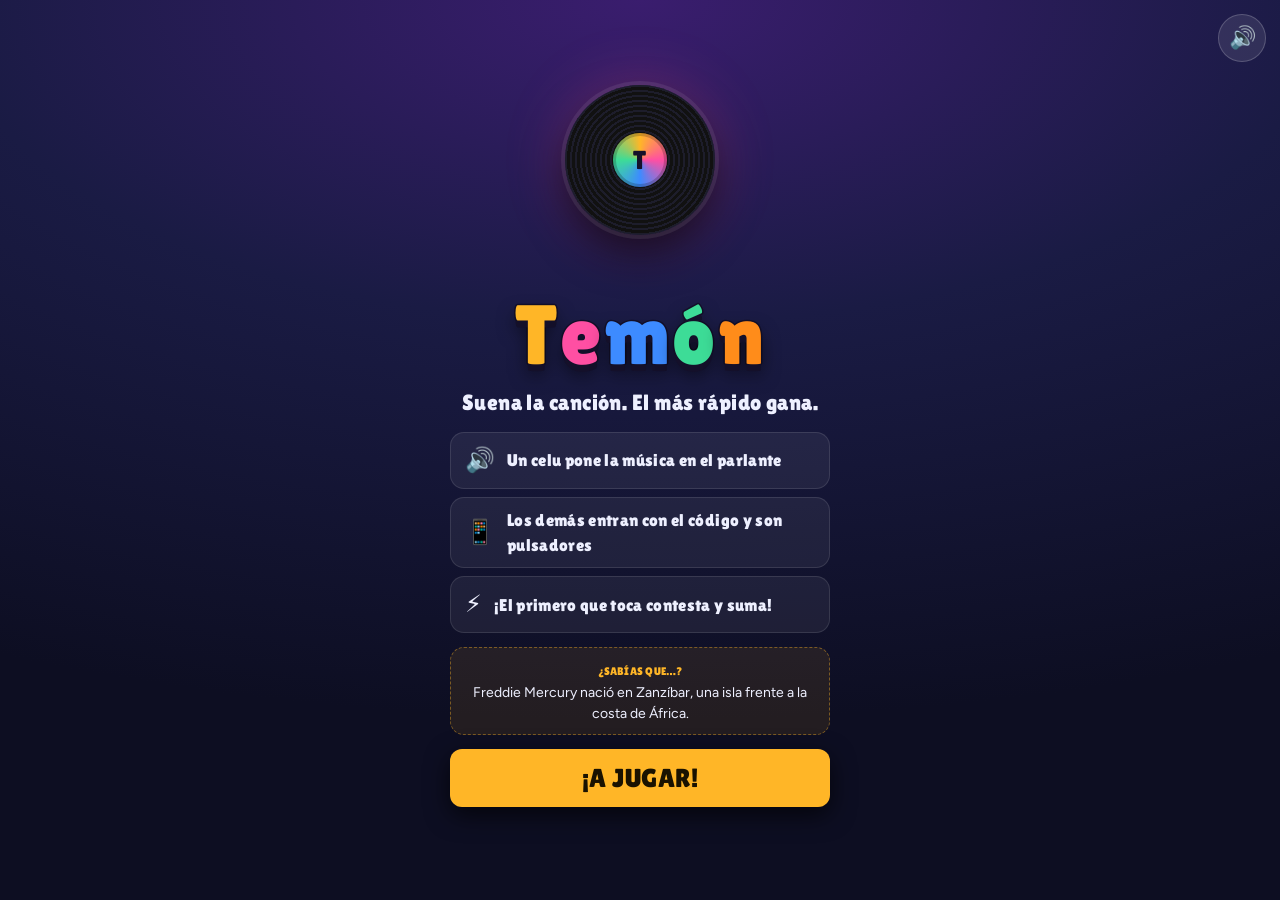
==== commit 108f2de1: "Partida online: buscar partida en salas públicas, completan rivales de la compu Co-Authored-By: Clau" ====
--- a/index.html
+++ b/index.html
@@ -63,6 +63,7 @@
     <p id="shareNote" class="okmsg" hidden>🎶 Recibí una playlist de Spotify. Crea la sala y se usa sola.</p>
     <button id="joinHost">Crear sala (soy el anfitrión)</button>
     <button id="joinSolo" class="solobtn">🤖 Jugar solo contra la compu</button>
+    <button id="joinOnline" class="onlinebtn">🌐 Buscar partida online</button>
     <p class="tip">El anfitrión es el móvil conectado al parlante. Crea la sala y los demás entran con el código o escaneando el QR.</p>
   </section>
 
--- a/style.css
+++ b/style.css
@@ -419,3 +419,5 @@
 .solobtn { background: linear-gradient(135deg, #22c55e, #3d8bff); color: #fff; border: 0; font-weight: 800; }
 body.solo .roompanel, body.solo #modes, body.solo #modeTip { display: none !important; }
 body.solo #hOpts .opt:not(:disabled) { cursor: pointer; }
+.onlinebtn { background: linear-gradient(135deg, #a855f7, #ff4fa3); color: #fff; border: 0; font-weight: 800; }
+#player .ytbox { margin-top: 12px; }
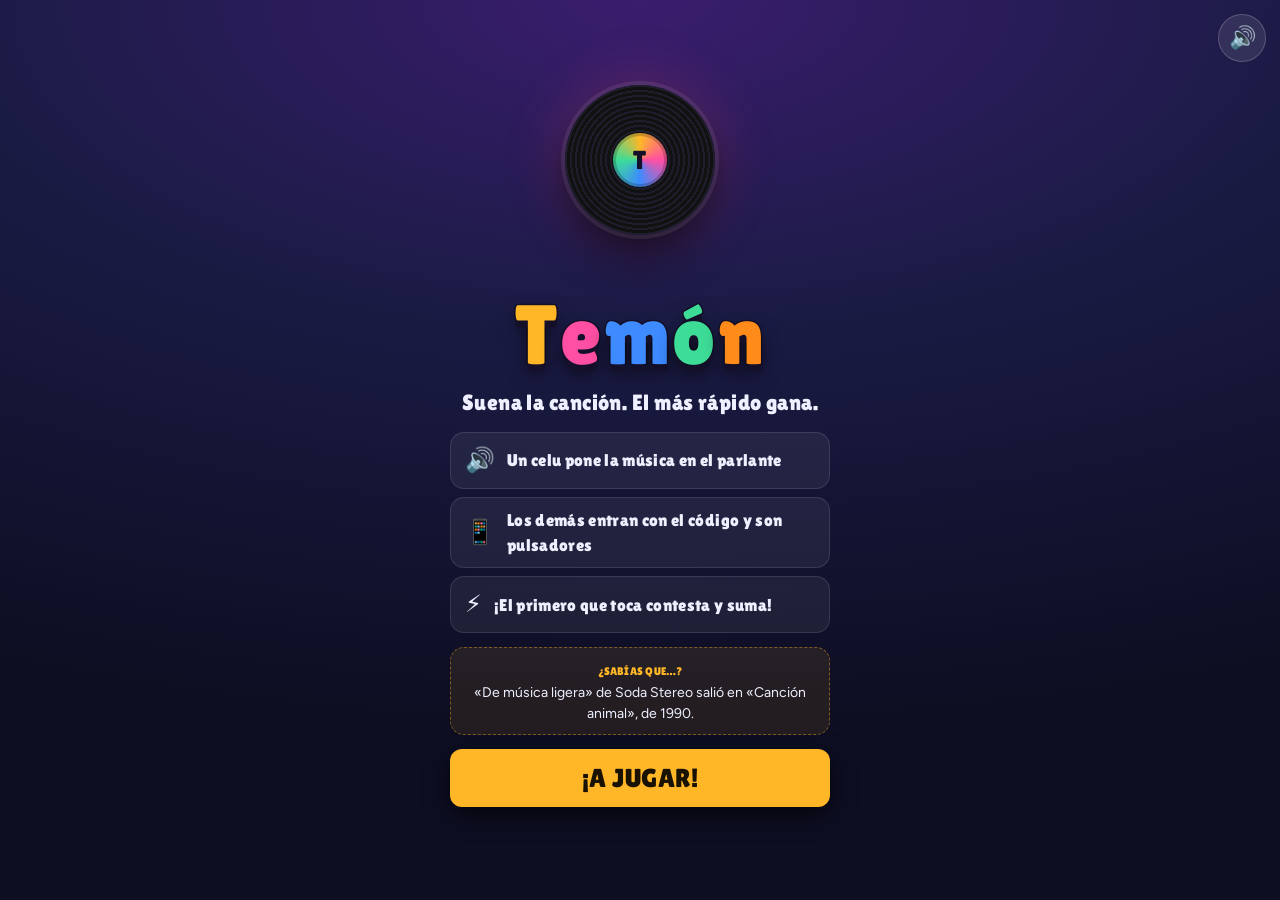
==== commit 78961494: "Armado de partida paso a paso, desafíos como cartas deslizables y QR achicado durante el juego Co-Au" ====
--- a/index.html
+++ b/index.html
@@ -107,7 +107,8 @@
   <!-- Anfitrión -->
   <section id="host" hidden>
     <div class="wrap" style="padding:0">
-      <div class="panel roompanel">
+      <button type="button" class="roombar" id="roomBar" hidden><span class="rb-code" id="roomBarCode">····</span><span class="rb-n" id="roomBarN"></span><span class="rb-qr">📱 Ver QR</span></button>
+      <div class="panel roompanel" id="roomPanel">
         <p class="eyebrow">Código de la sala</p>
         <div class="share">
           <div id="qr" class="qr" aria-label="Código QR para entrar a la sala"></div>
@@ -156,22 +157,38 @@
       </div>
       <button id="revealBtn" class="ghost" hidden>Nadie acierta: mostrar la respuesta</button>
 
-      <div class="panel" id="hRoundPanel">
-        <h3 class="step"><span>1</span>¿De dónde sale la música?</h3>
-        <div class="sources" id="sources"></div>
-        <p id="srcTip" class="tip"></p>
-        <div id="ytRow" hidden>
-          <label class="check" for="ytOn"><input id="ytOn" type="checkbox" checked> ▶️ Que suene dentro de Temón (YouTube)</label>
-          <p id="ytNote" class="tip"></p>
-        </div>
-        <h3 class="step"><span>2</span>Modo de juego</h3>
-        <div class="modes" id="modes"></div>
-        <p id="modeTip" class="tip" hidden></p>
-        <h3 class="step"><span>3</span>Elige el desafío</h3>
-        <div class="chcards" id="chCards"></div>
-        <div class="chdetail" id="chDetail"><span class="ic" id="chDetailIc"></span><div><p class="n" id="chDetailN"></p><p class="d" id="chDetailD"></p></div></div>
-        <h3 class="step"><span>4</span>¿Qué hay que adivinar?</h3>
-        <div class="kinds" id="kinds"></div>
+      <div class="panel wizard" id="hRoundPanel">
+        <nav class="wzbar" id="wzBar" aria-label="Armar la partida">
+          <button type="button" class="wztab" data-step="0"><span>🎵</span>Música</button>
+          <button type="button" class="wztab" data-step="1"><span>🎮</span>Modo</button>
+          <button type="button" class="wztab" data-step="2"><span>🃏</span>Desafío</button>
+        </nav>
+        <div class="wzstep" data-step="0">
+          <h3 class="step"><span>1</span>¿De dónde sale la música?</h3>
+          <div class="sources" id="sources"></div>
+          <p id="srcTip" class="tip"></p>
+          <div id="ytRow" hidden>
+            <label class="check" for="ytOn"><input id="ytOn" type="checkbox" checked> ▶️ Que suene dentro de Temón (YouTube)</label>
+            <p id="ytNote" class="tip"></p>
+          </div>
+        </div>
+        <div class="wzstep" data-step="1">
+          <h3 class="step"><span>2</span>Modo de juego</h3>
+          <div class="modes" id="modes"></div>
+          <p id="modeTip" class="tip" hidden></p>
+        </div>
+        <div class="wzstep" data-step="2">
+          <h3 class="step"><span>3</span>Elegí el desafío <small class="swipehint">deslizá ↔</small></h3>
+          <div class="chdeck" id="chCards"></div>
+          <div class="chdots" id="chDots" aria-hidden="true"></div>
+          <div class="chdetail" id="chDetail"><span class="ic" id="chDetailIc"></span><div><p class="n" id="chDetailN"></p><p class="d" id="chDetailD"></p></div></div>
+          <p class="eyebrow kindslbl">¿Qué hay que adivinar?</p>
+          <div class="kinds" id="kinds"></div>
+        </div>
+        <div class="wznav">
+          <button type="button" id="wzBack" class="ghost">← Atrás</button>
+          <button type="button" id="wzNext" class="primary">Siguiente →</button>
+        </div>
         <button id="openRound" class="primary go">Abrir ronda</button>
         <p id="manualTip" class="tip">Pon la canción en YouTube Music (o donde quieras) y pulsa “Abrir ronda”. Cuando alguien pulse sonará una bocina: pausa la música y que conteste en voz alta. En modo manual los cortes los haces tú: un pitido doble te avisa cuándo parar.</p>
         <p id="deckTip" class="tip" hidden>Al abrir la ronda te muestro qué canción poner. La buscas, le das play y vuelves a Temón: la ronda arranca sola. Cuando alguien pulse, pausa la música.</p>
--- a/style.css
+++ b/style.css
@@ -306,7 +306,7 @@
 .pcol.p3 .bar { height: 60px; background: linear-gradient(#ffb27a, #d9773b); }
 .pcol.me .pn { color: var(--amber); }
 .final .rest { list-style: none; padding: 0; margin: 0; color: var(--muted); font-weight: 600; }
-.ytbox { width: 100%; max-width: 360px; margin: 0 auto; aspect-ratio: 16 / 9; border-radius: 14px; overflow: hidden; background: #000; box-shadow: 0 10px 24px rgba(0,0,0,.45); }
+.ytbox { position: relative; width: 100%; max-width: 360px; margin: 0 auto; aspect-ratio: 16 / 9; border-radius: 14px; overflow: hidden; background: #000; box-shadow: 0 10px 24px rgba(0,0,0,.45); }
 .ytbox iframe { width: 100%; height: 100%; display: block; border: 0; }
 a.btn.ytm { background: #fff; color: #ff0033; }
 
@@ -421,3 +421,42 @@
 body.solo #hOpts .opt:not(:disabled) { cursor: pointer; }
 .onlinebtn { background: linear-gradient(135deg, #a855f7, #ff4fa3); color: #fff; border: 0; font-weight: 800; }
 #player .ytbox { margin-top: 12px; }
+
+/* Cortina sobre el video mientras se adivina */
+.ytbox.covered::before { content: ""; position: absolute; inset: 0; z-index: 2; background: radial-gradient(circle at 50% 45%, #2a1650, #0d0718 75%); }
+.ytbox.covered::after { content: "💿"; position: absolute; z-index: 3; left: 50%; top: 50%; width: 64px; height: 64px; margin: -32px 0 0 -32px; font-size: 56px; line-height: 64px; text-align: center; animation: ytspin 1.6s linear infinite; }
+@keyframes ytspin { to { transform: rotate(360deg); } }
+
+/* ---- Armado de la partida: un paso por pantalla ---- */
+.wzbar { display: grid; grid-auto-flow: column; grid-auto-columns: 1fr; gap: 6px; padding: 4px; border-radius: 16px; background: #15183a; border: 1px solid var(--line); }
+.wztab { display: flex; flex-direction: column; align-items: center; gap: 2px; padding: 8px 4px; min-height: 0; border-radius: 12px; background: transparent; border: 0; box-shadow: none; color: var(--muted); font: 800 13px var(--display); }
+.wztab span { font-size: 20px; line-height: 1; filter: grayscale(.6); }
+.wztab[aria-current="true"] { background: linear-gradient(135deg, #ffb627, #ff4fa3); color: #14102a; }
+.wztab[aria-current="true"] span { filter: none; }
+.wzstep { display: flex; flex-direction: column; gap: 12px; animation: wzin .28s ease-out; }
+@keyframes wzin { from { opacity: 0; transform: translateX(18px); } to { opacity: 1; transform: none; } }
+.wznav { display: flex; gap: 10px; }
+.wznav button { flex: 1; }
+.wznav button[hidden] { display: none; }
+.swipehint { margin-left: auto; font: 700 12px var(--body); color: var(--muted); }
+
+/* Desafíos: mazo de cartas que se desliza */
+.chdeck { display: flex; gap: 14px; overflow-x: auto; scroll-snap-type: x mandatory; padding: 10px 11% 18px; margin: 0 -16px; scrollbar-width: none; overscroll-behavior-x: contain; }
+.chdeck::-webkit-scrollbar { display: none; }
+.chdeck .chcard, .chdeck .chcard.wide { flex: 0 0 78%; scroll-snap-align: center; display: flex; flex-direction: column; align-items: flex-start; min-height: 210px; padding: 18px 16px 16px; border-radius: 24px; filter: saturate(.7) brightness(.8); transform: scale(.92); }
+.chdeck .chcard .ic, .chdeck .chcard.wide .ic { font-size: 54px; }
+.chdeck .chcard .n { font-size: 24px; }
+.chdeck .chcard .d { font-size: 14.5px; }
+.chdeck .chcard[aria-pressed="true"] { filter: none; transform: scale(1); }
+.chdots { display: flex; justify-content: center; gap: 6px; margin-top: -6px; }
+.chdots i { width: 7px; height: 7px; border-radius: 50%; background: var(--line); transition: width .2s, background .2s; }
+.chdots i.on { width: 20px; border-radius: 4px; background: var(--amber); }
+.kindslbl { margin: 2px 0 -4px; }
+
+/* Sala ya en juego: el QR se achica a una barra */
+.roombar { display: flex; align-items: center; gap: 10px; min-height: 0; padding: 10px 14px; border-radius: 14px; background: var(--panel); border: 1px solid var(--line); box-shadow: none; color: var(--fg); text-align: left; }
+.roombar[hidden] { display: none; }
+.roombar .rb-code { font: 800 22px var(--display); letter-spacing: .12em; color: var(--amber); }
+.roombar .rb-n { font: 700 14px var(--body); color: var(--muted); }
+.roombar .rb-qr { margin-left: auto; font: 700 13px var(--body); color: var(--fg); }
+.roompanel[hidden] { display: none; }
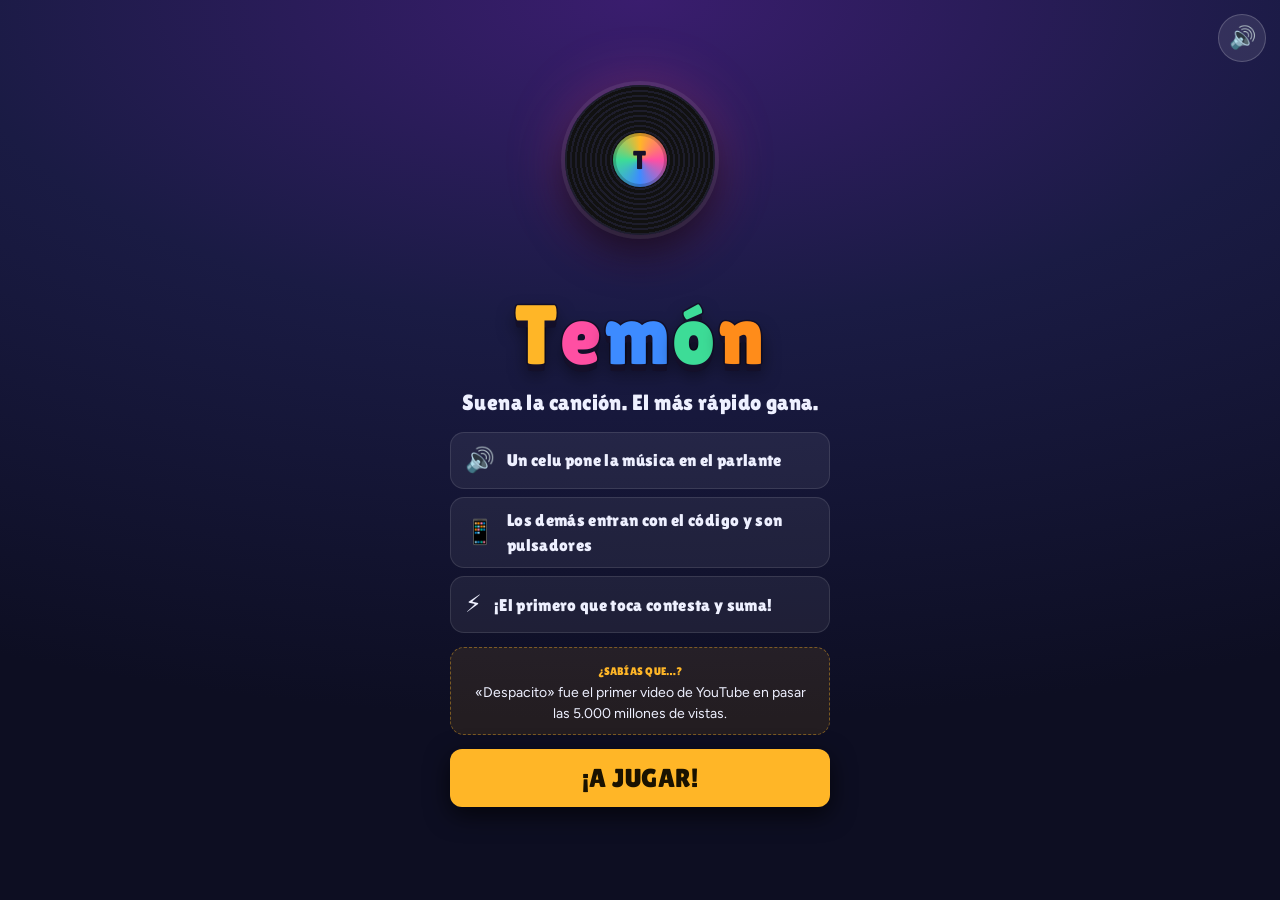
==== commit 6546238e: "Sala nueva: armado en ventanas a pantalla completa (desafío, mazos, modo, rivales y PLAY) Co-Authore" ====
--- a/index.html
+++ b/index.html
@@ -162,6 +162,7 @@
           <button type="button" class="wztab" data-step="0"><span>🎵</span>Música</button>
           <button type="button" class="wztab" data-step="1"><span>🎮</span>Modo</button>
           <button type="button" class="wztab" data-step="2"><span>🃏</span>Desafío</button>
+          <button type="button" class="wztab" data-step="3"><span>⚔️</span>Rivales</button>
         </nav>
         <div class="wzstep" data-step="0">
           <h3 class="step"><span>1</span>¿De dónde sale la música?</h3>
@@ -184,6 +185,12 @@
           <div class="chdetail" id="chDetail"><span class="ic" id="chDetailIc"></span><div><p class="n" id="chDetailN"></p><p class="d" id="chDetailD"></p></div></div>
           <p class="eyebrow kindslbl">¿Qué hay que adivinar?</p>
           <div class="kinds" id="kinds"></div>
+        </div>
+        <div class="wzstep" data-step="3">
+          <h3 class="step"><span>4</span><b id="vsTitle">Contra quién jugás</b></h3>
+          <div class="vs" id="vsBox"></div>
+          <p class="tip" id="vsTip"></p>
+          <button type="button" id="playBtn" class="playbtn">▶ PLAY</button>
         </div>
         <div class="wznav">
           <button type="button" id="wzBack" class="ghost">← Atrás</button>
--- a/style.css
+++ b/style.css
@@ -460,3 +460,42 @@
 .roombar .rb-n { font: 700 14px var(--body); color: var(--muted); }
 .roombar .rb-qr { margin-left: auto; font: 700 13px var(--body); color: var(--fg); }
 .roompanel[hidden] { display: none; }
+
+/* Sala nueva: el armado ocupa toda la pantalla, una ventana por paso */
+body.sheeton { overflow: hidden; }
+#hRoundPanel.sheet { position: fixed; inset: 0; z-index: 80; margin: 0; border: 0; border-radius: 0; overflow-y: auto; overscroll-behavior: contain;
+  padding: calc(14px + env(safe-area-inset-top, 0px)) max(16px, calc((100vw - 520px) / 2)) calc(16px + env(safe-area-inset-bottom, 0px));
+  background: radial-gradient(120% 60% at 50% 0%, #2a1a5e, var(--bg) 70%); }
+#hRoundPanel.sheet .chdeck { margin: 0 calc(-1 * max(16px, calc((100vw - 520px) / 2))); }
+#hRoundPanel.sheet #manualTip, #hRoundPanel.sheet #deckTip, #hRoundPanel.sheet #spTip { display: none; }
+#hRoundPanel.sheet .wzstep { flex: 1; }
+#hRoundPanel.sheet .wznav { position: sticky; bottom: 0; padding-top: 8px; }
+
+/* Contra quién jugás */
+.vs { display: flex; flex-direction: column; align-items: center; gap: 12px; }
+.vsr { display: flex; flex-wrap: wrap; justify-content: center; gap: 10px; width: 100%; }
+.vsp { display: flex; flex-direction: column; align-items: center; gap: 2px; width: 96px; padding: 12px 6px 10px; border-radius: 20px; background: #15183a; border: 2px solid var(--line); animation: vsin .45s cubic-bezier(.2,1.6,.4,1) both; }
+.vsr .vsp:nth-child(2) { animation-delay: .12s; } .vsr .vsp:nth-child(3) { animation-delay: .24s; } .vsr .vsp:nth-child(4) { animation-delay: .36s; }
+.vsp.me { width: 130px; background: linear-gradient(150deg, #ffb627, #ff4fa3); border-color: #fff; color: #14102a; }
+.vsa { font-size: 40px; line-height: 1.1; }
+.vsp.me .vsa { font-size: 54px; }
+.vsn { font: 800 15px var(--display); text-align: center; overflow-wrap: anywhere; }
+.vss { font: 700 12px var(--body); color: var(--muted); text-align: center; }
+.vsp.me .vss { color: #14102a; }
+.vsx { font: 400 46px/1 "Lilita One", var(--display); color: #ffd23f; -webkit-text-stroke: 2px #14102a; paint-order: stroke fill; animation: vsx 1.2s ease-in-out infinite; }
+.vsroom { display: flex; gap: 14px; align-items: center; width: 100%; padding: 12px; border-radius: 18px; background: #15183a; border: 1px solid var(--line); }
+.vsqr { width: 120px; flex: none; background: #fff; padding: 8px; border-radius: 12px; }
+.vsqr svg { display: block; width: 100%; height: auto; }
+.vscode { font: 800 34px var(--display); letter-spacing: .14em; color: var(--amber); margin: 0; }
+.vswait { color: var(--muted); font-weight: 700; margin: 6px 0; }
+.playbtn { margin-top: 6px; font: 400 44px/1 "Lilita One", var(--display); letter-spacing: .04em; padding: 22px; border-radius: 26px; color: #14102a; border: 0;
+  background: linear-gradient(135deg, #3ddc97, #22c3a6); box-shadow: 0 8px 0 #12775f, 0 18px 40px rgba(61,220,151,.4); animation: gopulse2 1.6s ease-in-out infinite; }
+.playbtn:active { transform: translateY(5px); box-shadow: 0 3px 0 #12775f; }
+@keyframes gopulse2 { 50% { transform: scale(1.04); } }
+@keyframes vsin { from { opacity: 0; transform: translateY(20px) scale(.8); } }
+@keyframes vsx { 50% { transform: scale(1.15) rotate(-4deg); } }
+@media (prefers-reduced-motion: reduce) { .playbtn, .vsx, .vsp { animation: none !important; } }
+#hRoundPanel.sheet .wznav { z-index: 3; }
+#hRoundPanel.sheet .wztab[data-step="2"] { order: -1; }
+#hRoundPanel.sheet .step > span { display: none; }
+html, body { overflow-x: clip; }
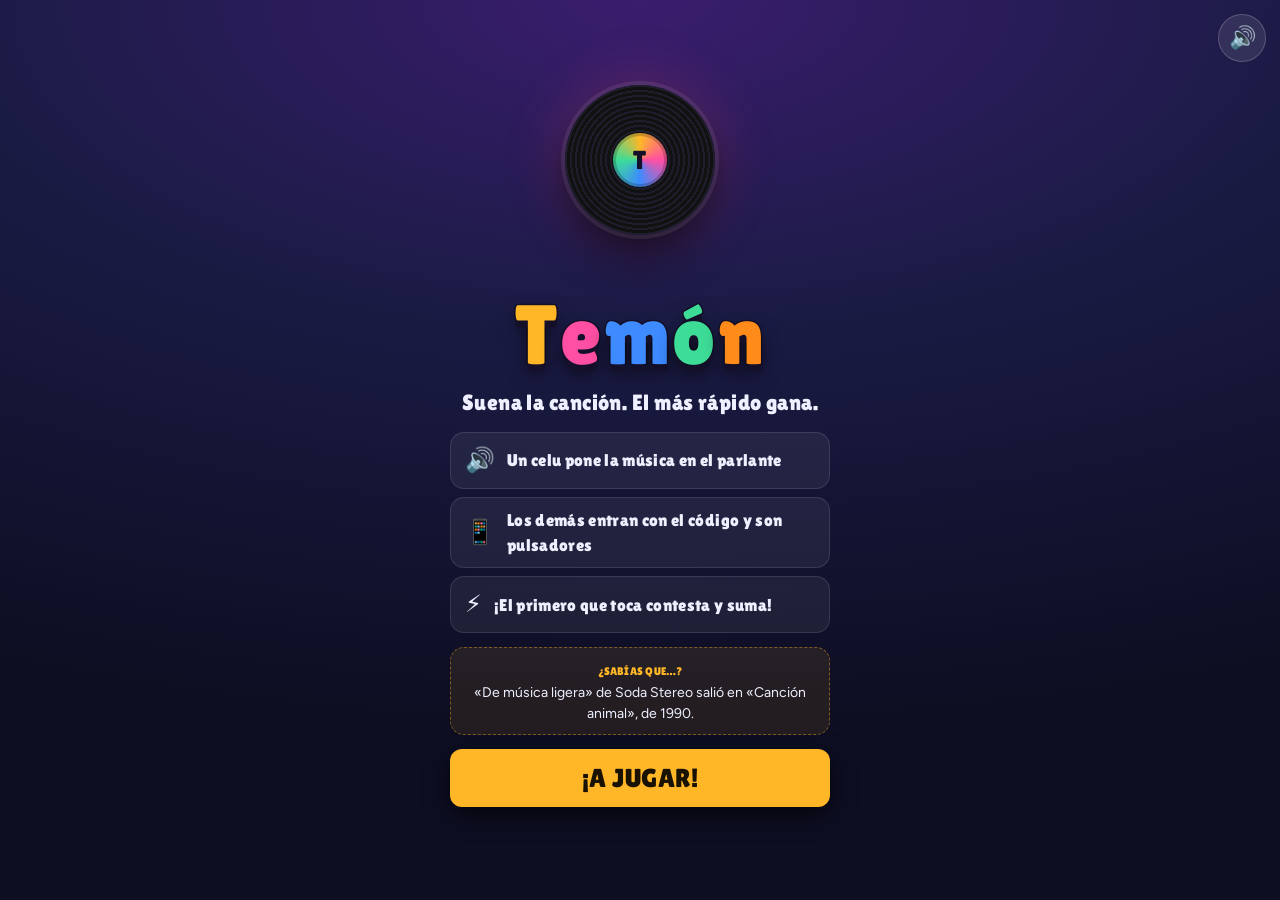
==== commit 31609c98: "Al acertar, la siguiente canción arranca a los 2,5 s; ventana PLAY separada de la de rivales Co-Auth" ====
--- a/index.html
+++ b/index.html
@@ -163,6 +163,7 @@
           <button type="button" class="wztab" data-step="1"><span>🎮</span>Modo</button>
           <button type="button" class="wztab" data-step="2"><span>🃏</span>Desafío</button>
           <button type="button" class="wztab" data-step="3"><span>⚔️</span>Rivales</button>
+          <button type="button" class="wztab" data-step="4"><span>▶️</span>Play</button>
         </nav>
         <div class="wzstep" data-step="0">
           <h3 class="step"><span>1</span>¿De dónde sale la música?</h3>
@@ -190,6 +191,12 @@
           <h3 class="step"><span>4</span><b id="vsTitle">Contra quién jugás</b></h3>
           <div class="vs" id="vsBox"></div>
           <p class="tip" id="vsTip"></p>
+        </div>
+        <div class="wzstep ready" data-step="4">
+          <p class="readyq">¿Listos?</p>
+          <div class="readyic" id="readyIc">🎵</div>
+          <p class="readytxt" id="readyTxt"></p>
+          <p class="tip" id="readySub"></p>
           <button type="button" id="playBtn" class="playbtn">▶ PLAY</button>
         </div>
         <div class="wznav">
--- a/style.css
+++ b/style.css
@@ -499,3 +499,8 @@
 #hRoundPanel.sheet .wztab[data-step="2"] { order: -1; }
 #hRoundPanel.sheet .step > span { display: none; }
 html, body { overflow-x: clip; }
+.wzstep.ready { align-items: center; justify-content: center; text-align: center; gap: 10px; }
+.readyq { font: 400 54px/1 "Lilita One", var(--display); color: #ff4fa3; -webkit-text-stroke: 2px #14102a; paint-order: stroke fill; margin: 0; animation: vsx 1.4s ease-in-out infinite; }
+.readyic { font-size: 84px; line-height: 1; animation: wiggle 1.6s ease-in-out infinite; }
+.readytxt { font: 800 20px var(--display); margin: 0; }
+.wzstep.ready .playbtn { width: 100%; margin-top: 18px; padding: 30px 22px; font-size: 56px; }
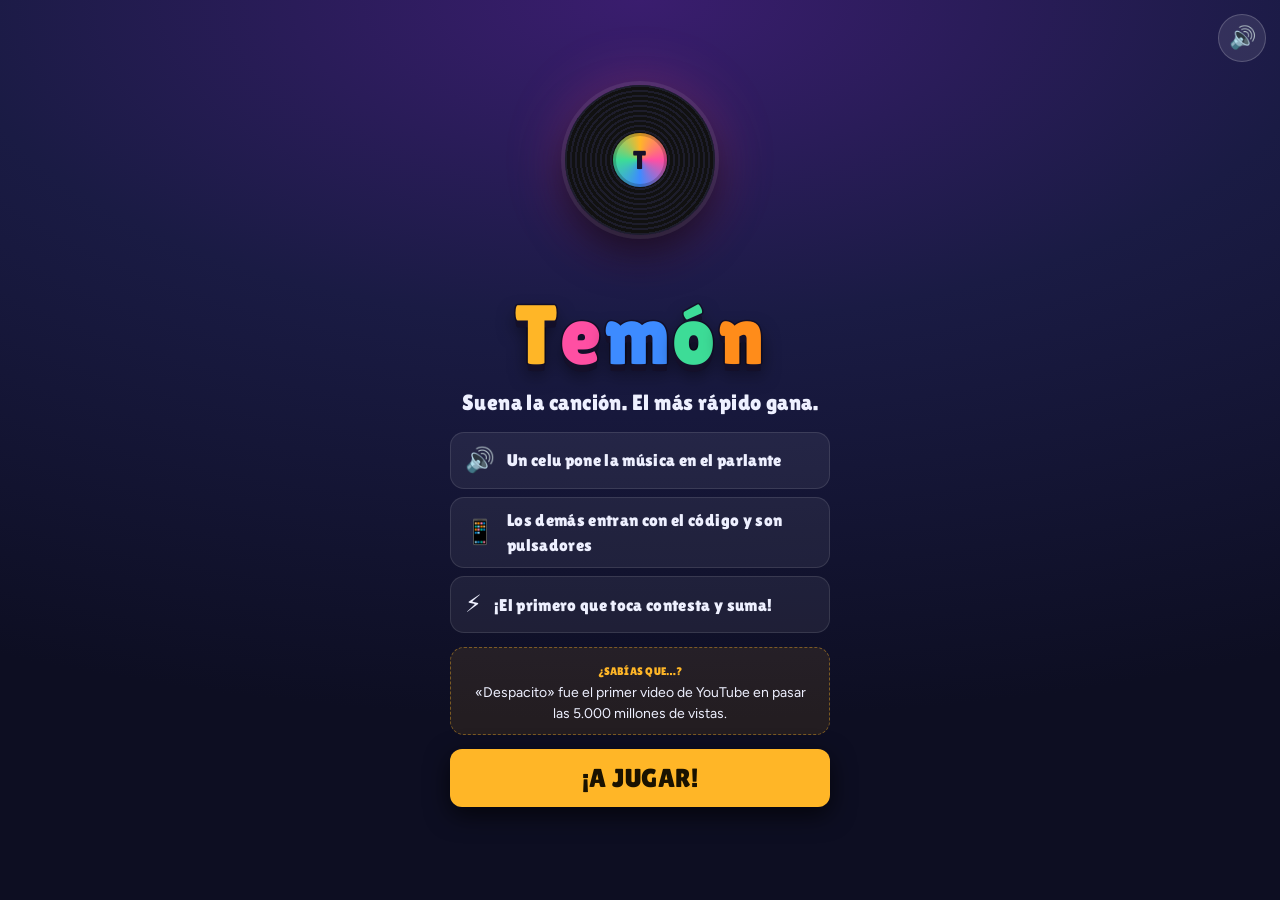
==== commit 86c20bb5: "Sin cuenta regresiva entre canciones; la app baja siempre la última versión; número de versión en el" ====
--- a/index.html
+++ b/index.html
@@ -67,6 +67,8 @@
     <p class="tip">El anfitrión es el móvil conectado al parlante. Crea la sala y los demás entran con el código o escaneando el QR.</p>
   </section>
 
+  <p class="ver" id="appVer">Temón · versión 37</p>
+
   <!-- Jugador -->
   <section id="player" hidden>
     <div class="wrap" style="padding:0">
--- a/style.css
+++ b/style.css
@@ -504,3 +504,5 @@
 .readyic { font-size: 84px; line-height: 1; animation: wiggle 1.6s ease-in-out infinite; }
 .readytxt { font: 800 20px var(--display); margin: 0; }
 .wzstep.ready .playbtn { width: 100%; margin-top: 18px; padding: 30px 22px; font-size: 56px; }
+.ver { text-align: center; font-size: 11px; color: var(--muted); opacity: .6; margin: 4px 0 0; }
+#start[hidden] + .ver { display: none; }
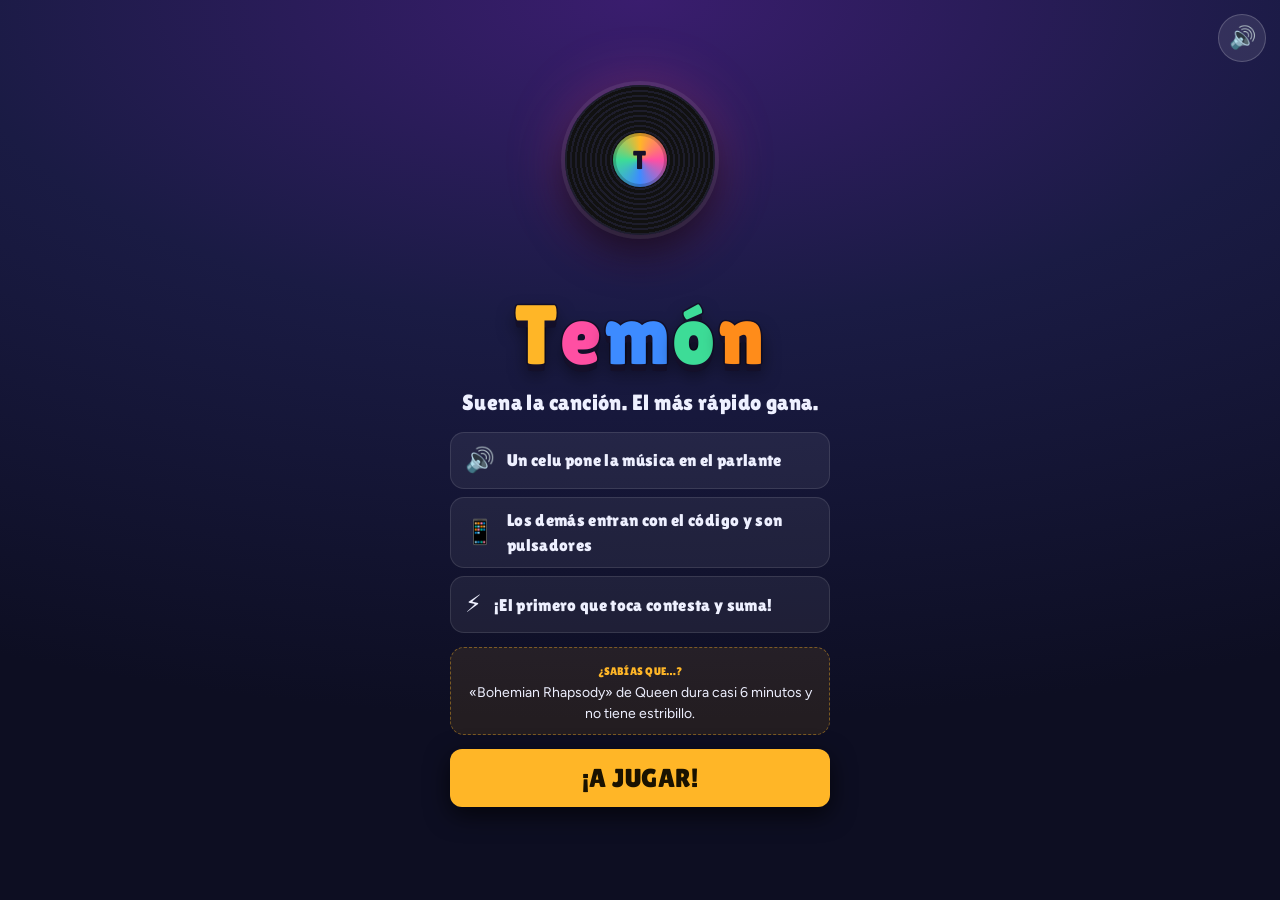
==== commit d979ab5f: "Rivales de la compu como personajes musicales animados: Guitarrita, DJ Chip y Bombito Co-Authored-By" ====
--- a/index.html
+++ b/index.html
@@ -67,7 +67,7 @@
     <p class="tip">El anfitrión es el móvil conectado al parlante. Crea la sala y los demás entran con el código o escaneando el QR.</p>
   </section>
 
-  <p class="ver" id="appVer">Temón · versión 37</p>
+  <p class="ver" id="appVer">Temón · versión 38</p>
 
   <!-- Jugador -->
   <section id="player" hidden>
@@ -134,6 +134,7 @@
         <p id="hTimer" class="timer" hidden></p>
         <p id="hRule" class="rule"></p>
       </div>
+      <div id="botRow" class="botrow" hidden></div>
       <p id="hCut" class="cut" hidden></p>
       <p id="hNext" class="cut next" hidden></p>
       <div class="panel cuecard" id="hCue" hidden>
@@ -310,6 +311,7 @@
 <script src="videos.js"></script>
 <script src="yt.js"></script>
 <script src="fx.js"></script>
+<script src="bots.js"></script>
 <script src="app.js"></script>
 <script src="intro.js"></script>
 <script>
--- a/style.css
+++ b/style.css
@@ -506,3 +506,71 @@
 .wzstep.ready .playbtn { width: 100%; margin-top: 18px; padding: 30px 22px; font-size: 56px; }
 .ver { text-align: center; font-size: 11px; color: var(--muted); opacity: .6; margin: 4px 0 0; }
 #start[hidden] + .ver { display: none; }
+
+/* ---- Rivales de la compu: personajes musicales animados ---- */
+.botsvg { width: 100%; height: 100%; display: block; overflow: visible; }
+.botsvg * { transform-box: fill-box; }
+.botsvg .b-head { transform-origin: 50% 100%; animation: bbob 2.4s ease-in-out infinite; }
+.botsvg .b-eyes { transform-origin: center; animation: bblink 4s infinite; }
+.botsvg .b-ant { transform-origin: 50% 100%; animation: bsway 2.6s ease-in-out infinite; }
+.botsvg .b-blink { animation: bglow 1.2s steps(2) infinite; }
+.botsvg .b-armL { transform-origin: 100% 100%; } .botsvg .b-armR { transform-origin: 0% 100%; }
+.botsvg .b-disc { transform-origin: center; animation: bspin 6s linear infinite; }
+.botsvg .b-note { animation: bnote 2.2s ease-in-out infinite; }
+.botsvg .b-earL { transform-origin: 100% 100%; animation: bstickL 2.8s ease-in-out infinite; }
+.botsvg .b-earR { transform-origin: 0% 100%; animation: bstickR 2.8s ease-in-out infinite; }
+.botsvg .b-look { animation: blook 1.6s ease-in-out infinite; }
+/* Festeja: salta, agita los brazos, el disco gira rápido y el tambor redobla. */
+.botsvg.m-happy .b-head { animation: bjump .55s cubic-bezier(.3,1.6,.5,1) infinite alternate; }
+.botsvg.m-happy .b-armL { animation: bwaveL .3s ease-in-out infinite alternate; }
+.botsvg.m-happy .b-armR { animation: bwaveR .3s ease-in-out infinite alternate; }
+.botsvg.m-happy .b-disc { animation-duration: .7s; }
+.botsvg.m-happy .b-earL { animation: bdrumL .22s ease-in-out infinite alternate; }
+.botsvg.m-happy .b-earR { animation: bdrumR .22s ease-in-out infinite alternate .11s; }
+.botsvg.m-happy .b-strings { animation: bstr .12s linear infinite; }
+/* Se lamenta: se achica y se le cae una lágrima. */
+.botsvg.m-sad .b-head { animation: bsad 1.8s ease-in-out infinite; }
+.botsvg.m-sad .b-ant, .botsvg.m-sad .b-earL, .botsvg.m-sad .b-earR { animation: none; transform: rotate(14deg); }
+.botsvg.m-sad .b-disc { animation-duration: 20s; }
+.botsvg .b-tear { animation: btear 1.4s ease-in infinite; }
+/* Piensa: se balancea de un lado al otro. */
+.botsvg.m-think .b-head { animation: bthink 1.4s ease-in-out infinite; }
+@keyframes bbob { 50% { transform: translateY(-3px) scaleY(1.02); } }
+@keyframes bblink { 0%, 92%, 100% { transform: scaleY(1); } 95% { transform: scaleY(.1); } }
+@keyframes bsway { 50% { transform: rotate(-8deg); } }
+@keyframes bglow { 50% { opacity: .35; } }
+@keyframes bspin { to { transform: rotate(360deg); } }
+@keyframes bnote { 0% { transform: translate(0, 6px); opacity: 0; } 40% { opacity: 1; } 100% { transform: translate(6px, -10px); opacity: 0; } }
+@keyframes bstickL { 50% { transform: rotate(-10deg); } }
+@keyframes bstickR { 50% { transform: rotate(10deg); } }
+@keyframes blook { 50% { transform: translateX(-3px); } }
+@keyframes bjump { from { transform: translateY(0) scale(1, .96); } to { transform: translateY(-10px) scale(1, 1.04); } }
+@keyframes bwaveL { from { transform: rotate(10deg); } to { transform: rotate(-35deg); } }
+@keyframes bwaveR { from { transform: rotate(-10deg); } to { transform: rotate(35deg); } }
+@keyframes bdrumL { from { transform: rotate(-30deg); } to { transform: rotate(20deg); } }
+@keyframes bdrumR { from { transform: rotate(30deg); } to { transform: rotate(-20deg); } }
+@keyframes bstr { 50% { transform: translateX(.8px); } }
+@keyframes bsad { 50% { transform: translateY(3px) scale(.97, .94); } }
+@keyframes btear { from { transform: translateY(0); opacity: 1; } to { transform: translateY(14px); opacity: 0; } }
+@keyframes bthink { 25% { transform: rotate(-6deg); } 75% { transform: rotate(6deg); } }
+@media (prefers-reduced-motion: reduce) { .botsvg * { animation: none !important; } }
+
+.botrow { display: grid; grid-template-columns: repeat(3, 1fr); gap: 8px; margin: 4px 0 6px; }
+.botc { position: relative; display: flex; flex-direction: column; align-items: center; padding: 18px 4px 8px; border-radius: 18px; background: #15183a; border: 1px solid var(--line); }
+.botc .bsv { width: 72px; height: 76px; }
+.botc .bnm { font: 800 13px var(--display); }
+.botc .bpt { font: 700 12px var(--body); color: var(--muted); }
+.botc .bub { position: absolute; top: -12px; padding: 3px 10px; border-radius: 999px; background: #fff8ec; color: #14102a; font: 800 13px var(--display); box-shadow: 0 3px 0 #0006; white-space: nowrap; }
+.botc .bub[hidden] { display: none; }
+.botc .bub.pop { animation: tpop .4s cubic-bezier(.2,1.6,.4,1) both; }
+.vsp.bot .vsa { width: 76px; height: 80px; }
+.scores .sav { display: inline-block; width: 22px; height: 24px; vertical-align: -6px; margin-right: 6px; }
+/* Compacto para que las opciones sigan a la vista sin bajar. */
+.botrow { gap: 6px; margin: 2px 0 4px; }
+.botc { flex-direction: row; gap: 4px; padding: 6px 6px; border-radius: 14px; justify-content: flex-start; }
+.botc .bsv { width: 40px; height: 42px; flex: none; }
+.botc .binfo { display: flex; flex-direction: column; min-width: 0; }
+.botc .bnm { font-size: 12px; white-space: nowrap; overflow: hidden; text-overflow: ellipsis; }
+.botc .bpt { font-size: 11px; }
+.botc .bub { top: -10px; right: 4px; padding: 1px 7px; font-size: 11px; }
+body.solo #host .stage .mascot { display: none; }
